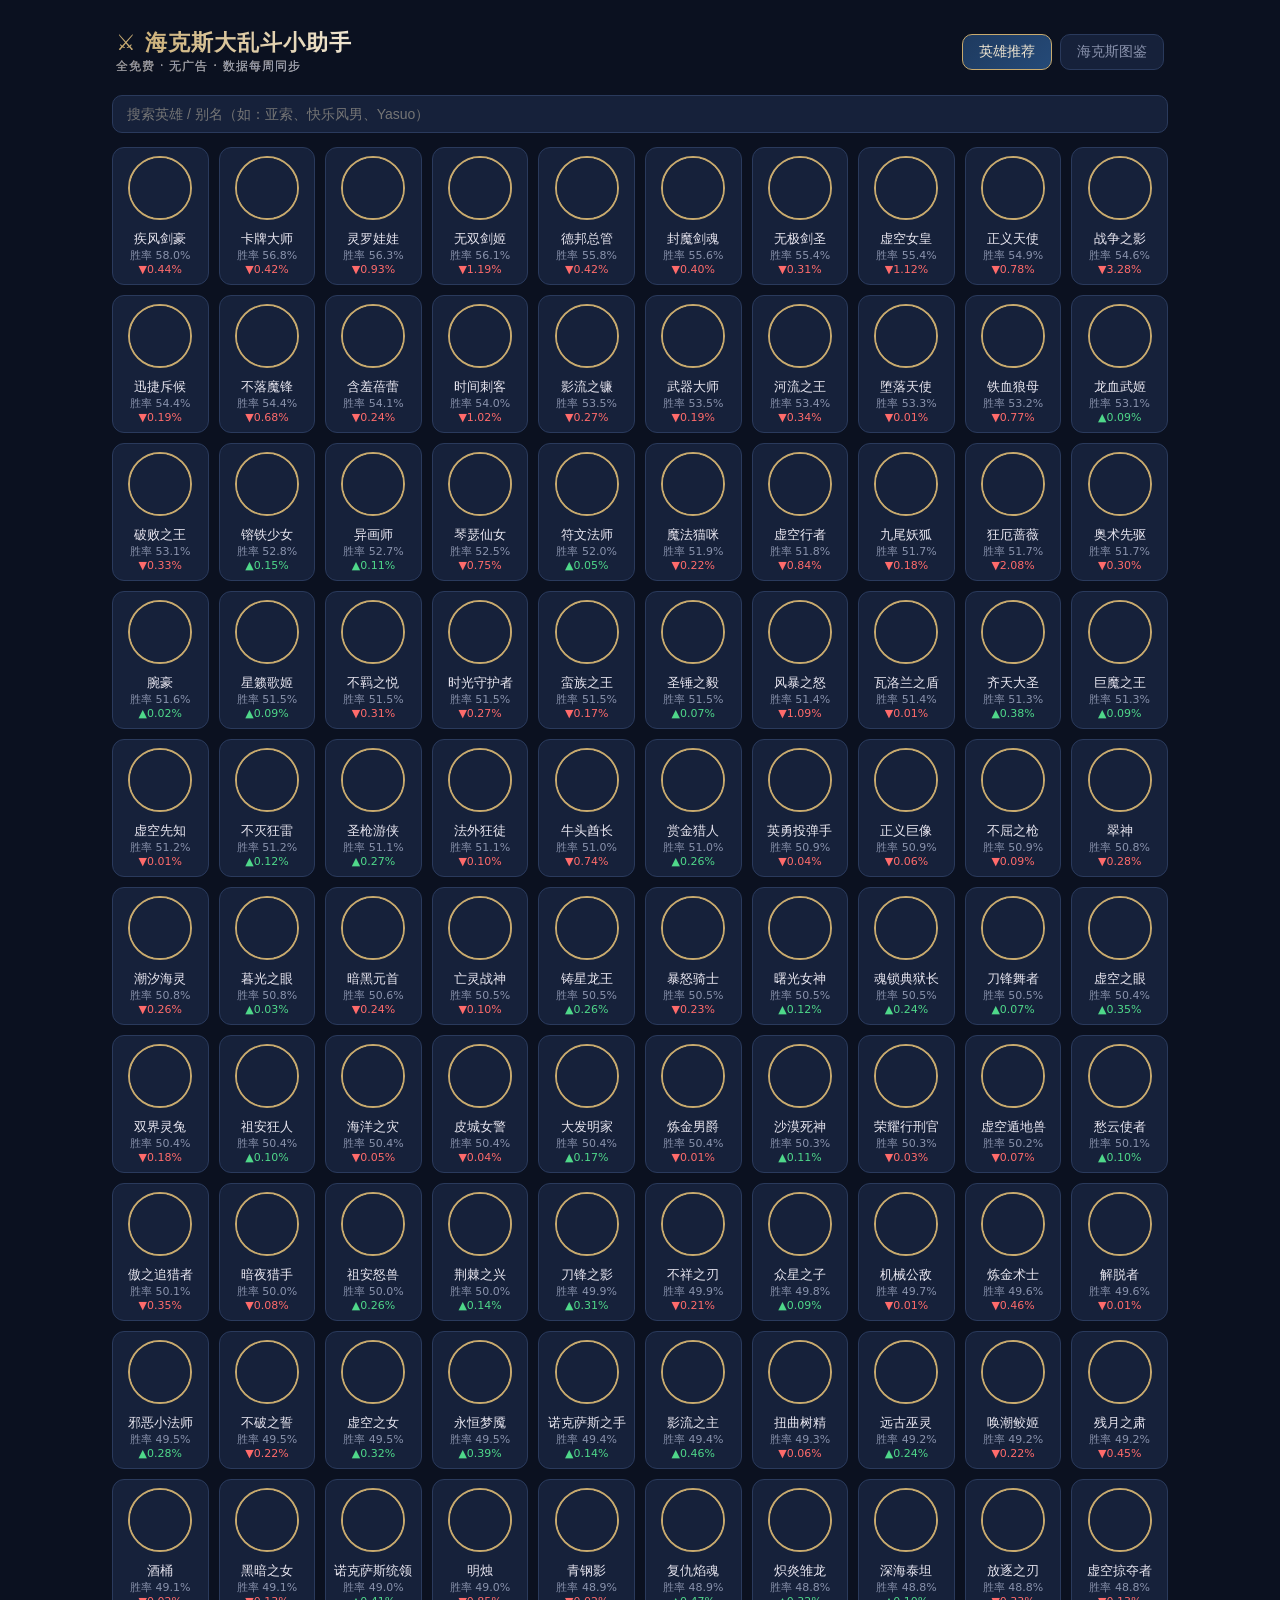
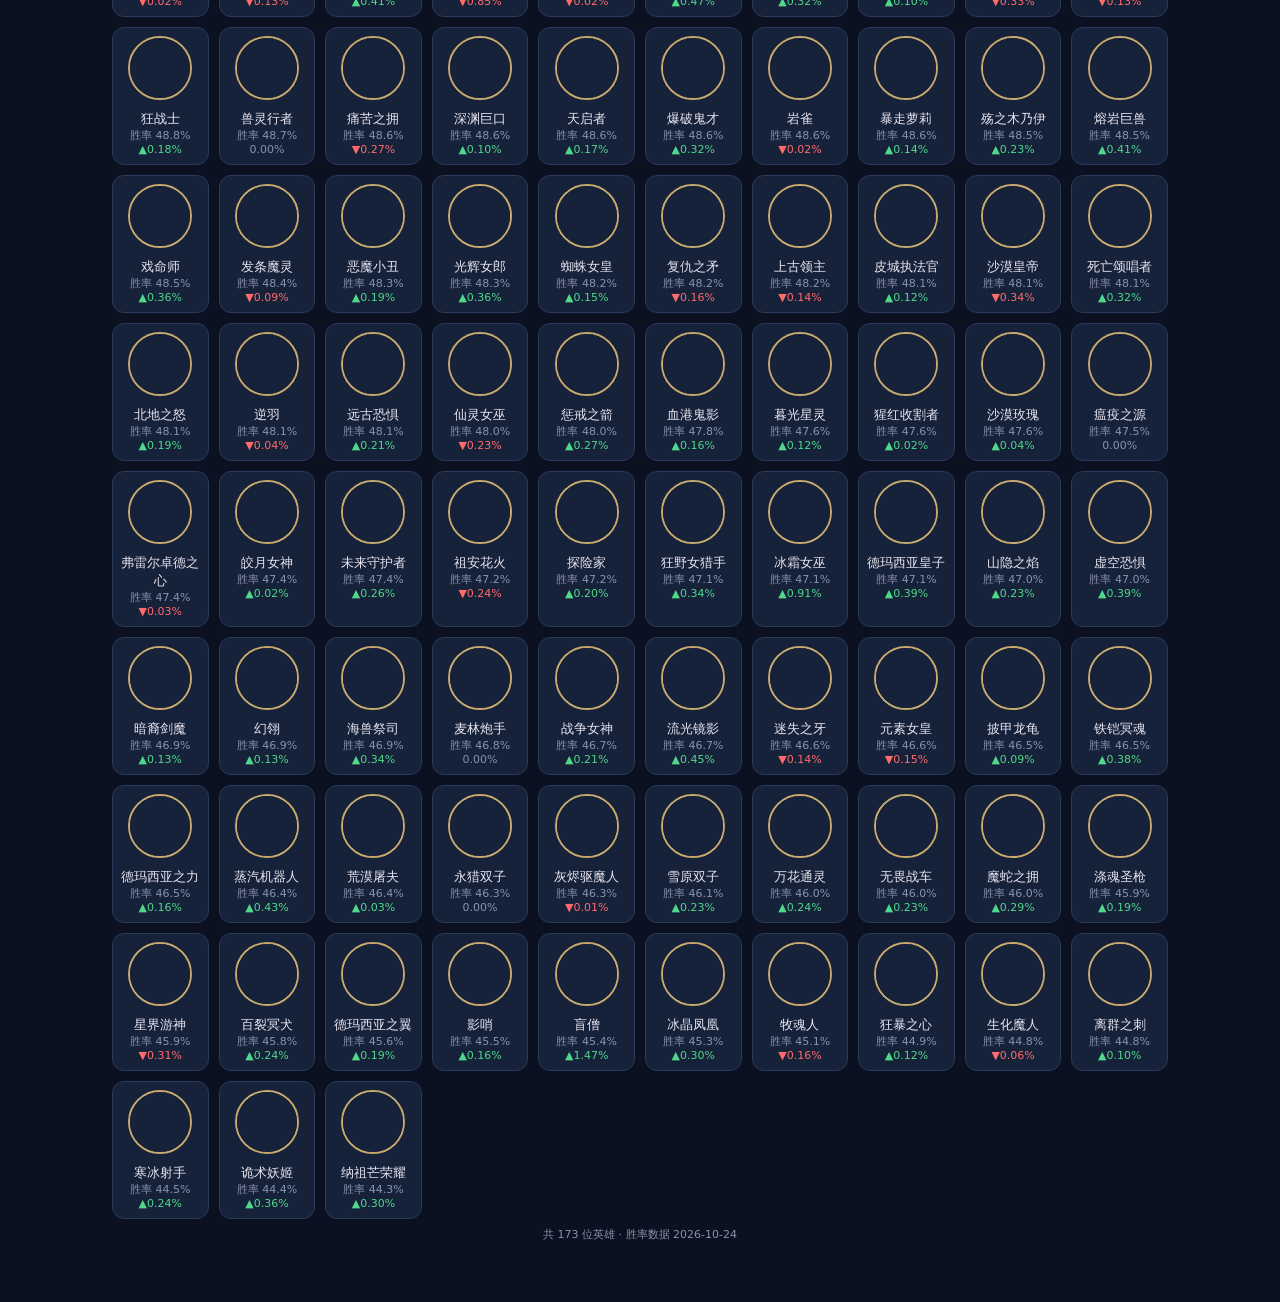
==== index.html @ 811be037 "init: 海克斯大乱斗小助手 v1 - 全免费无广告" ====
<!DOCTYPE html>
<html lang="zh-CN">
<head>
<meta charset="UTF-8">
<meta name="viewport" content="width=device-width, initial-scale=1.0">
<title>海克斯大乱斗小助手</title>
<link rel="stylesheet" href="style.css">
<link rel="icon" href="data:image/svg+xml,<svg xmlns='http://www.w3.org/2000/svg' viewBox='0 0 100 100'><text y='.9em' font-size='90'>⚔️</text></svg>">
</head>
<body>
<div id="app"></div>
<script type="module" src="app.js"></script>
</body>
</html>
---- style.css ----
:root{
  --bg:#0b1120;--bg2:#111a2e;--card:#16213a;--card2:#1c2a47;
  --gold:#c8aa6e;--gold2:#f0e6d2;--blue:#0ac8b9;--purple:#7b5fc0;
  --text:#e8e6f0;--muted:#8a93ad;--border:#2a3a5c;
  --silver:#9dabce;--goldg:#e8b54d;--prism:#e07ee0;
  --good:#4fd88a;--bad:#ff6b6b;
}
*{margin:0;padding:0;box-sizing:border-box}
body{background:var(--bg);color:var(--text);font-family:"PingFang SC","Microsoft YaHei",system-ui,sans-serif;min-height:100vh}
#app{max-width:1080px;margin:0 auto;padding:16px 12px 60px}
header{display:flex;align-items:center;justify-content:space-between;padding:12px 4px 16px;flex-wrap:wrap;gap:10px}
h1{font-size:22px;background:linear-gradient(90deg,var(--gold),var(--gold2));-webkit-background-clip:text;background-clip:text;color:transparent;letter-spacing:1px}
h1 small{font-size:12px;color:var(--muted);-webkit-text-fill-color:var(--muted);display:block;font-weight:400}
nav{display:flex;gap:8px;flex-wrap:wrap}
nav button{background:var(--card);border:1px solid var(--border);color:var(--muted);padding:8px 16px;border-radius:10px;cursor:pointer;font-size:14px;transition:.15s}
nav button.active{background:linear-gradient(135deg,#1e3a5f,#254a78);color:var(--gold2);border-color:var(--gold)}
.search{width:100%;padding:10px 14px;background:var(--card);border:1px solid var(--border);border-radius:10px;color:var(--text);font-size:14px;outline:none;margin:4px 0 14px}
.search:focus{border-color:var(--blue)}
.grid{display:grid;grid-template-columns:repeat(auto-fill,minmax(96px,1fr));gap:10px}
.hero-card{background:var(--card);border:1px solid var(--border);border-radius:12px;padding:8px 6px;text-align:center;cursor:pointer;transition:.15s}
.hero-card:hover{transform:translateY(-2px);border-color:var(--gold)}
.hero-card img{width:64px;height:64px;border-radius:50%;border:2px solid var(--gold);object-fit:cover}
.hero-card .nm{font-size:13px;margin-top:6px}
.hero-card .wr{font-size:11px;color:var(--muted)}
.wr.up{color:var(--good)}.wr.down{color:var(--bad)}
.back{background:none;border:none;color:var(--blue);cursor:pointer;font-size:14px;padding:6px 0}
.detail-hero{display:flex;gap:16px;align-items:center;background:linear-gradient(135deg,var(--card),var(--card2));border:1px solid var(--border);border-radius:16px;padding:16px;margin-bottom:16px}
.detail-hero img{width:84px;height:84px;border-radius:50%;border:3px solid var(--gold)}
.detail-hero h2{font-size:20px}
.tags{display:flex;flex-wrap:wrap;gap:5px;margin-top:6px}
.tag{font-size:11px;background:#1e3a5f;color:var(--blue);padding:2px 8px;border-radius:20px}
.wr-big{margin-left:auto;text-align:right}
.wr-big .num{font-size:26px;font-weight:700;color:var(--gold2)}
.wr-big .lbl{font-size:11px;color:var(--muted)}
section{margin-bottom:22px}
section>h3{font-size:15px;color:var(--gold);margin-bottom:10px;padding-left:10px;border-left:3px solid var(--gold)}
.aug-list{display:flex;flex-direction:column;gap:8px}
.aug-item{display:flex;gap:12px;align-items:center;background:var(--card);border:1px solid var(--border);border-radius:12px;padding:10px 12px}
.aug-item img{width:44px;height:44px;border-radius:10px;background:#0a0f1c}
.aug-item .inf{flex:1;min-width:0}
.aug-item .nm{font-size:14px;font-weight:600;display:flex;align-items:center;gap:6px;flex-wrap:wrap}
.aug-item .ds{font-size:12px;color:var(--muted);margin-top:3px;display:-webkit-box;-webkit-line-clamp:2;-webkit-box-orient:vertical;overflow:hidden}
.rarity{font-size:10px;padding:1px 7px;border-radius:12px}
.r-silver{background:#2a3550;color:var(--silver)}
.r-gold{background:#4a3a15;color:var(--goldg)}
.r-prismatic{background:#3d1e4a;color:var(--prism)}
.pct{font-size:12px;text-align:right;white-space:nowrap}
.pct b{color:var(--gold2);font-size:15px}
.pct span{display:block;color:var(--muted);font-size:11px}
.item-grid{display:grid;grid-template-columns:repeat(auto-fill,minmax(180px,1fr));gap:10px}
.item-card{display:flex;gap:10px;align-items:center;background:var(--card);border:1px solid var(--border);border-radius:12px;padding:10px}
.item-card img{width:40px;height:40px;border-radius:8px;background:#0a0f1c}
.item-card .nm{font-size:13px;font-weight:600}
.item-card .pr{font-size:11px;color:var(--goldg)}
.augment-grid{display:grid;grid-template-columns:repeat(auto-fill,minmax(280px,1fr));gap:10px}
.rank-tabs{display:flex;gap:6px;margin-bottom:12px}
.rank-tabs button{background:var(--card);border:1px solid var(--border);color:var(--muted);padding:6px 14px;border-radius:20px;cursor:pointer;font-size:12px}
.rank-tabs button.active{border-color:var(--gold);color:var(--gold2)}
.loading{text-align:center;padding:60px 0;color:var(--muted)}
.meta{font-size:11px;color:var(--muted);text-align:center;margin-top:8px}
a{color:var(--blue)}
.chg{font-size:12px;color:var(--muted);line-height:1.6}
.chg b{color:var(--gold2);font-weight:600}
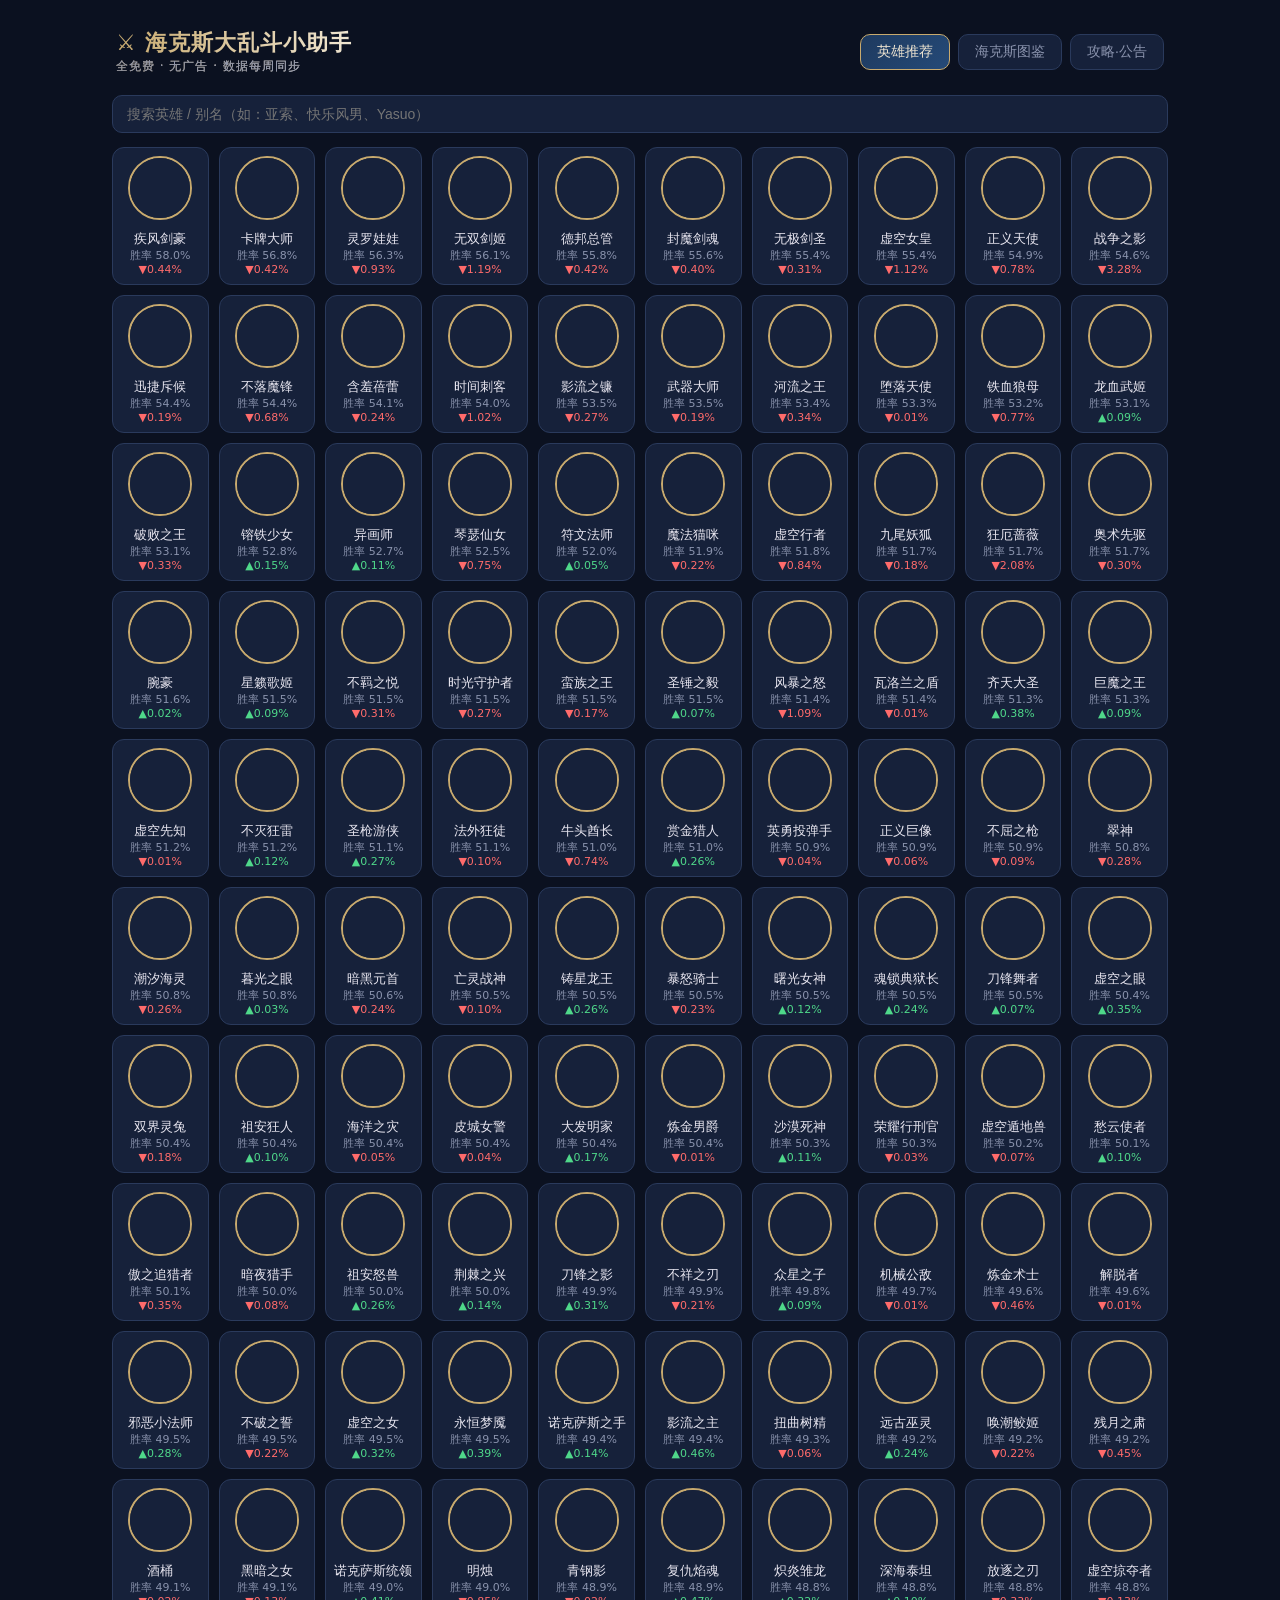
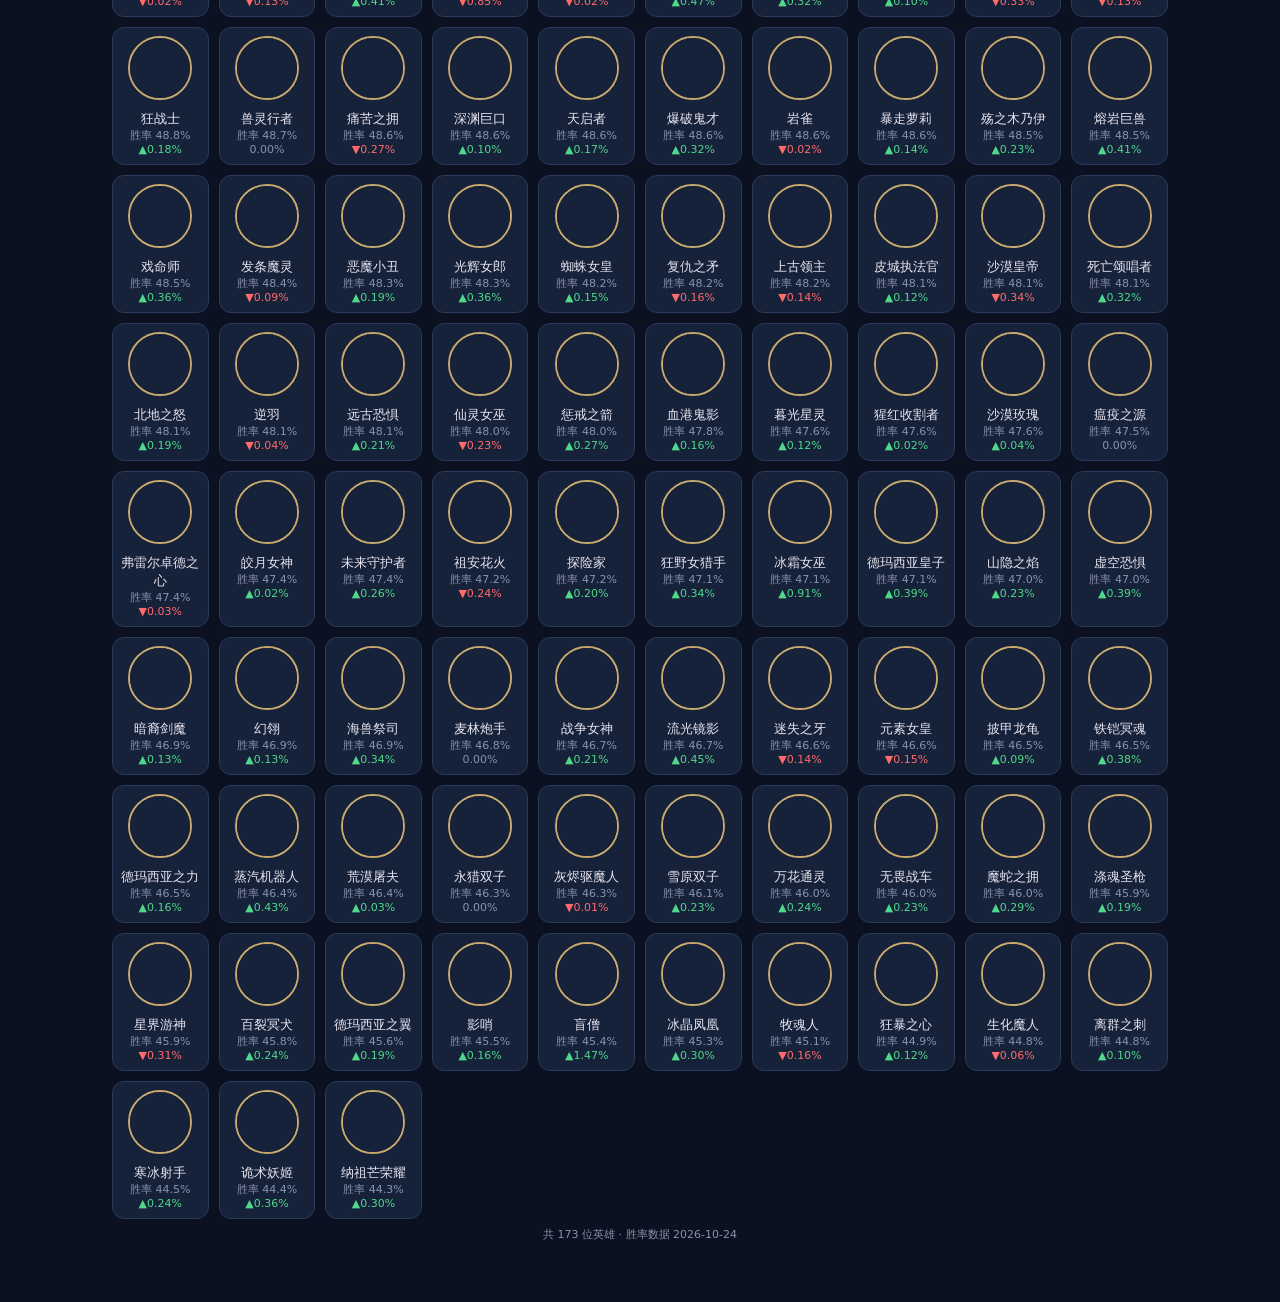
==== commit 1ff75a24: "fix: 静态资源版本参数防浏览器缓存, 数据请求 no-cache" ====
--- a/index.html
+++ b/index.html
@@ -4,11 +4,11 @@
 <meta charset="UTF-8">
 <meta name="viewport" content="width=device-width, initial-scale=1.0">
 <title>海克斯大乱斗小助手</title>
-<link rel="stylesheet" href="style.css">
+<link rel="stylesheet" href="style.css?v=1793176078776">
 <link rel="icon" href="data:image/svg+xml,<svg xmlns='http://www.w3.org/2000/svg' viewBox='0 0 100 100'><text y='.9em' font-size='90'>⚔️</text></svg>">
 </head>
 <body>
 <div id="app"></div>
-<script type="module" src="app.js"></script>
+<script type="module" src="app.js?v=1793176078776"></script>
 </body>
 </html>
--- a/style.css
+++ b/style.css
@@ -61,3 +61,21 @@
 a{color:var(--blue)}
 .chg{font-size:12px;color:var(--muted);line-height:1.6}
 .chg b{color:var(--gold2);font-weight:600}
+
+.aug-item.trap{border-color:#5a2a2a;background:#1f1414}
+.trap-item{border-color:#5a2a2a}
+
+.lvl{font-size:10px;font-weight:800;padding:1px 7px;border-radius:8px}
+.lvl-s{background:#3d2a00;color:#ffb84d;border:1px solid #b8860b}
+.lvl-a{background:#1e3a5f;color:#7ec8ff;border:1px solid #2a6db5}
+.hot{font-size:10px;color:#ff8c69;background:#3a1f14;padding:1px 7px;border-radius:8px}
+
+.feed-list{display:flex;flex-direction:column;gap:8px}
+.feed-card{background:var(--card);border:1px solid var(--border);border-radius:12px;padding:10px 14px}
+.feed-card summary{cursor:pointer;font-size:14px;display:flex;justify-content:space-between;align-items:center;gap:8px;list-style:none}
+.feed-card summary::-webkit-details-marker{display:none}
+.feed-card summary::after{content:"⌄";color:var(--muted)}
+.feed-card[open] summary::after{content:"⌃"}
+.feed-card .meta{font-size:11px;color:var(--muted);white-space:nowrap}
+.feed-body{margin-top:10px;border-top:1px solid var(--border);padding-top:10px;font-size:13px;line-height:1.6}
+.feed-body p{color:var(--text);margin-bottom:4px}
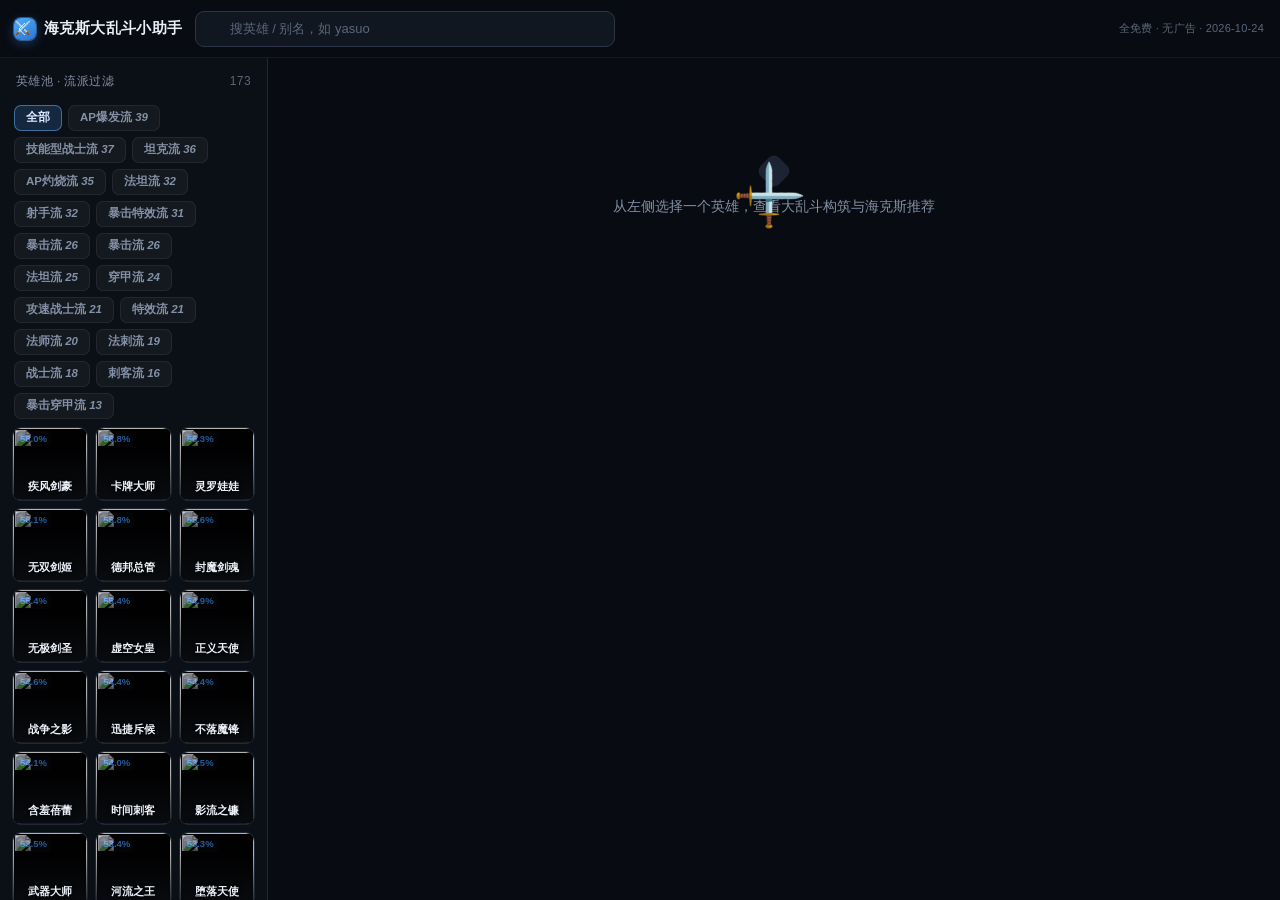
==== commit f1de418f: "feat: 全站UI移植参照站设计系统 - 原版82KB样式/固定侧栏英雄网格/hero-head光晕头部/play-tabs流派Tab/gear-box出装格/aug-list海克斯行" ====
--- a/index.html
+++ b/index.html
@@ -4,11 +4,12 @@
 <meta charset="UTF-8">
 <meta name="viewport" content="width=device-width, initial-scale=1.0">
 <title>海克斯大乱斗小助手</title>
-<link rel="stylesheet" href="style.css?v=1793176078776">
+<link rel="stylesheet" href="style.css?v=1793184655315">
 <link rel="icon" href="data:image/svg+xml,<svg xmlns='http://www.w3.org/2000/svg' viewBox='0 0 100 100'><text y='.9em' font-size='90'>⚔️</text></svg>">
 </head>
 <body>
+<div class="hero-bg" id="heroBg" aria-hidden="true"><div class="hero-bg-veil"></div></div>
 <div id="app"></div>
-<script type="module" src="app.js?v=1793176078776"></script>
+<script type="module" src="app.js?v=1793184655315"></script>
 </body>
 </html>
--- a/style.css
+++ b/style.css
@@ -1,81 +1,5284 @@
-:root{
-  --bg:#0b1120;--bg2:#111a2e;--card:#16213a;--card2:#1c2a47;
-  --gold:#c8aa6e;--gold2:#f0e6d2;--blue:#0ac8b9;--purple:#7b5fc0;
-  --text:#e8e6f0;--muted:#8a93ad;--border:#2a3a5c;
-  --silver:#9dabce;--goldg:#e8b54d;--prism:#e07ee0;
-  --good:#4fd88a;--bad:#ff6b6b;
-}
-*{margin:0;padding:0;box-sizing:border-box}
-body{background:var(--bg);color:var(--text);font-family:"PingFang SC","Microsoft YaHei",system-ui,sans-serif;min-height:100vh}
-#app{max-width:1080px;margin:0 auto;padding:16px 12px 60px}
-header{display:flex;align-items:center;justify-content:space-between;padding:12px 4px 16px;flex-wrap:wrap;gap:10px}
-h1{font-size:22px;background:linear-gradient(90deg,var(--gold),var(--gold2));-webkit-background-clip:text;background-clip:text;color:transparent;letter-spacing:1px}
-h1 small{font-size:12px;color:var(--muted);-webkit-text-fill-color:var(--muted);display:block;font-weight:400}
-nav{display:flex;gap:8px;flex-wrap:wrap}
-nav button{background:var(--card);border:1px solid var(--border);color:var(--muted);padding:8px 16px;border-radius:10px;cursor:pointer;font-size:14px;transition:.15s}
-nav button.active{background:linear-gradient(135deg,#1e3a5f,#254a78);color:var(--gold2);border-color:var(--gold)}
-.search{width:100%;padding:10px 14px;background:var(--card);border:1px solid var(--border);border-radius:10px;color:var(--text);font-size:14px;outline:none;margin:4px 0 14px}
-.search:focus{border-color:var(--blue)}
-.grid{display:grid;grid-template-columns:repeat(auto-fill,minmax(96px,1fr));gap:10px}
-.hero-card{background:var(--card);border:1px solid var(--border);border-radius:12px;padding:8px 6px;text-align:center;cursor:pointer;transition:.15s}
-.hero-card:hover{transform:translateY(-2px);border-color:var(--gold)}
-.hero-card img{width:64px;height:64px;border-radius:50%;border:2px solid var(--gold);object-fit:cover}
-.hero-card .nm{font-size:13px;margin-top:6px}
-.hero-card .wr{font-size:11px;color:var(--muted)}
-.wr.up{color:var(--good)}.wr.down{color:var(--bad)}
-.back{background:none;border:none;color:var(--blue);cursor:pointer;font-size:14px;padding:6px 0}
-.detail-hero{display:flex;gap:16px;align-items:center;background:linear-gradient(135deg,var(--card),var(--card2));border:1px solid var(--border);border-radius:16px;padding:16px;margin-bottom:16px}
-.detail-hero img{width:84px;height:84px;border-radius:50%;border:3px solid var(--gold)}
-.detail-hero h2{font-size:20px}
-.tags{display:flex;flex-wrap:wrap;gap:5px;margin-top:6px}
-.tag{font-size:11px;background:#1e3a5f;color:var(--blue);padding:2px 8px;border-radius:20px}
-.wr-big{margin-left:auto;text-align:right}
-.wr-big .num{font-size:26px;font-weight:700;color:var(--gold2)}
-.wr-big .lbl{font-size:11px;color:var(--muted)}
-section{margin-bottom:22px}
-section>h3{font-size:15px;color:var(--gold);margin-bottom:10px;padding-left:10px;border-left:3px solid var(--gold)}
-.aug-list{display:flex;flex-direction:column;gap:8px}
-.aug-item{display:flex;gap:12px;align-items:center;background:var(--card);border:1px solid var(--border);border-radius:12px;padding:10px 12px}
-.aug-item img{width:44px;height:44px;border-radius:10px;background:#0a0f1c}
-.aug-item .inf{flex:1;min-width:0}
-.aug-item .nm{font-size:14px;font-weight:600;display:flex;align-items:center;gap:6px;flex-wrap:wrap}
-.aug-item .ds{font-size:12px;color:var(--muted);margin-top:3px;display:-webkit-box;-webkit-line-clamp:2;-webkit-box-orient:vertical;overflow:hidden}
-.rarity{font-size:10px;padding:1px 7px;border-radius:12px}
-.r-silver{background:#2a3550;color:var(--silver)}
-.r-gold{background:#4a3a15;color:var(--goldg)}
-.r-prismatic{background:#3d1e4a;color:var(--prism)}
-.pct{font-size:12px;text-align:right;white-space:nowrap}
-.pct b{color:var(--gold2);font-size:15px}
-.pct span{display:block;color:var(--muted);font-size:11px}
-.item-grid{display:grid;grid-template-columns:repeat(auto-fill,minmax(180px,1fr));gap:10px}
-.item-card{display:flex;gap:10px;align-items:center;background:var(--card);border:1px solid var(--border);border-radius:12px;padding:10px}
-.item-card img{width:40px;height:40px;border-radius:8px;background:#0a0f1c}
-.item-card .nm{font-size:13px;font-weight:600}
-.item-card .pr{font-size:11px;color:var(--goldg)}
-.augment-grid{display:grid;grid-template-columns:repeat(auto-fill,minmax(280px,1fr));gap:10px}
-.rank-tabs{display:flex;gap:6px;margin-bottom:12px}
-.rank-tabs button{background:var(--card);border:1px solid var(--border);color:var(--muted);padding:6px 14px;border-radius:20px;cursor:pointer;font-size:12px}
-.rank-tabs button.active{border-color:var(--gold);color:var(--gold2)}
-.loading{text-align:center;padding:60px 0;color:var(--muted)}
-.meta{font-size:11px;color:var(--muted);text-align:center;margin-top:8px}
-a{color:var(--blue)}
-.chg{font-size:12px;color:var(--muted);line-height:1.6}
-.chg b{color:var(--gold2);font-weight:600}
-
-.aug-item.trap{border-color:#5a2a2a;background:#1f1414}
-.trap-item{border-color:#5a2a2a}
-
-.lvl{font-size:10px;font-weight:800;padding:1px 7px;border-radius:8px}
-.lvl-s{background:#3d2a00;color:#ffb84d;border:1px solid #b8860b}
-.lvl-a{background:#1e3a5f;color:#7ec8ff;border:1px solid #2a6db5}
-.hot{font-size:10px;color:#ff8c69;background:#3a1f14;padding:1px 7px;border-radius:8px}
-
-.feed-list{display:flex;flex-direction:column;gap:8px}
-.feed-card{background:var(--card);border:1px solid var(--border);border-radius:12px;padding:10px 14px}
-.feed-card summary{cursor:pointer;font-size:14px;display:flex;justify-content:space-between;align-items:center;gap:8px;list-style:none}
+/* ============================================================
+   海斗指南 · 样式
+   视觉基调对齐海斗小程序：深蓝黑底 + 亮蓝高亮 + 卡片化
+   ============================================================ */
+
+:root {
+  --bg: #080b11;
+  --bg-e: #0b0f16;
+  --panel: #111721;
+  --panel-2: #161d29;
+  --panel-3: #1c2433;
+  --line: #1f2836;
+  --line-2: #2b3646;
+  --tx: #eaf0fa;
+  --tx-2: #b6c1d4;
+  --dim: #8390a5;
+  --dim-2: #5b6779;
+
+  /* 主色：小程序里的那种亮蓝 */
+  --acc: #3d9bff;
+  --acc-2: #6cb6ff;
+  --acc-dim: rgba(61, 155, 255, 0.12);
+  --acc-line: rgba(61, 155, 255, 0.34);
+
+  --up: #3ddc84;
+  --down: #f0716a;
+  --gold: #ffc53d;
+  --prism: #b782f5;
+  --silver: #9aacbf;
+
+  --r: 14px;
+  --r-s: 9px;
+  --top: 58px;
+  --side: 268px;
+  --shadow: 0 10px 34px rgba(0, 0, 0, 0.5);
+}
+
+* {
+  box-sizing: border-box;
+  -webkit-tap-highlight-color: transparent;
+}
+
+html {
+  background: var(--bg);
+  color-scheme: dark;
+}
+
+body {
+  margin: 0;
+  background: var(--bg);
+  color: var(--tx);
+  font: 14px/1.55 -apple-system, BlinkMacSystemFont, 'Segoe UI', 'PingFang SC', 'Hiragino Sans GB',
+    'Microsoft YaHei', 'Noto Sans SC', sans-serif;
+  -webkit-font-smoothing: antialiased;
+  padding-top: var(--top);
+}
+
+body.no-scroll {
+  overflow: hidden;
+}
+
+img {
+  display: block;
+  max-width: 100%;
+}
+
+button {
+  font: inherit;
+  color: inherit;
+  background: none;
+  border: 0;
+  padding: 0;
+  cursor: pointer;
+}
+
+h1,
+h2,
+h3,
+h4,
+h5,
+p,
+ol,
+ul {
+  margin: 0;
+  padding: 0;
+}
+
+ol,
+ul {
+  list-style: none;
+}
+
+.dimtxt {
+  color: var(--dim);
+}
+.center {
+  text-align: center;
+}
+.c-up {
+  color: var(--up);
+}
+.only-mobile {
+  display: none !important;
+}
+
+/* 数字等宽，胜率列不抖 */
+.hs b,
+.aug-w,
+.aug-p,
+.pt-w,
+.cb-w,
+.hc-wr,
+.qzc-stat,
+.qzc-score {
+  font-variant-numeric: tabular-nums;
+}
+
+/* ---------- 顶栏 ---------- */
+.topbar {
+  position: fixed;
+  inset: 0 0 auto 0;
+  z-index: 60;
+  height: var(--top);
+  display: flex;
+  align-items: center;
+  gap: 14px;
+  padding: 0 16px;
+  background: rgba(10, 12, 16, 0.9);
+  backdrop-filter: saturate(150%) blur(14px);
+  border-bottom: 1px solid var(--line);
+}
+
+.brand {
+  display: flex;
+  align-items: center;
+  gap: 9px;
+  flex: 0 0 auto;
+}
+
+.brand-mark {
+  width: 16px;
+  height: 16px;
+  border-radius: 4px;
+  background: var(--acc);
+  box-shadow: 0 0 0 3px rgba(61, 155, 255, 0.14);
+  transform: rotate(45deg);
+}
+
+.brand-text {
+  font-size: 15px;
+  font-weight: 700;
+  letter-spacing: 0.5px;
+  white-space: nowrap;
+}
+
+.search {
+  position: relative;
+  flex: 1 1 0;
+  min-width: 0;
+  max-width: 420px;
+  display: flex;
+  align-items: center;
+}
+
+.search-ic {
+  position: absolute;
+  left: 11px;
+  width: 16px;
+  height: 16px;
+  color: var(--dim-2);
+  pointer-events: none;
+}
+
+.search input {
+  width: 100%;
+  height: 36px;
+  padding: 0 32px 0 34px;
+  border-radius: 9px;
+  border: 1px solid var(--line-2);
+  background: var(--panel);
+  color: var(--tx);
+  font-size: 13px;
+  outline: none;
+  transition: border-color 0.15s, background 0.15s;
+}
+
+.search input::placeholder {
+  color: var(--dim-2);
+}
+
+.search input:focus {
+  border-color: rgba(61, 155, 255, 0.5);
+  background: var(--panel-2);
+}
+
+.search input::-webkit-search-cancel-button {
+  display: none;
+}
+
+.search-clear {
+  position: absolute;
+  right: 8px;
+  width: 20px;
+  height: 20px;
+  border-radius: 5px;
+  color: var(--dim);
+  font-size: 11px;
+  display: none;
+  align-items: center;
+  justify-content: center;
+}
+
+.search-clear.on {
+  display: flex;
+}
+
+.nav-acts {
+  display: flex;
+  gap: 8px;
+  margin-left: auto;
+  flex: 0 0 auto;
+}
+
+/* 数据版本，既是说明也是「数据真实」的凭证 */
+.meta {
+  flex: 0 0 auto;
+  margin-left: auto;
+  padding-left: 16px;
+  font-size: 11.5px;
+  color: var(--dim-2);
+  white-space: nowrap;
+  letter-spacing: 0.2px;
+}
+
+.nav-acts {
+  margin-left: 0;
+}
+
+.meta b {
+  color: var(--dim);
+  font-weight: 600;
+}
+
+.navbtn {
+  display: inline-flex;
+  align-items: center;
+  gap: 6px;
+  height: 34px;
+  padding: 0 12px;
+  border-radius: 9px;
+  border: 1px solid var(--line-2);
+  background: var(--panel);
+  color: var(--tx-2);
+  font-size: 12.5px;
+  white-space: nowrap;
+  transition: 0.15s;
+}
+
+.navbtn svg {
+  width: 15px;
+  height: 15px;
+}
+
+.navbtn:hover {
+  color: var(--tx);
+  background: var(--panel-2);
+}
+
+/* ---------- 布局 ---------- */
+.layout {
+  display: flex;
+  align-items: flex-start;
+  min-height: calc(100vh - var(--top));
+}
+
+.sidebar {
+  position: fixed;
+  top: var(--top);
+  left: 0;
+  bottom: 0;
+  z-index: 40;
+  width: var(--side);
+  padding: 14px 12px 28px;
+  overflow-y: auto;
+  overscroll-behavior: contain;
+  background: var(--bg-e);
+  border-right: 1px solid var(--line);
+}
+
+.side-head {
+  display: flex;
+  align-items: center;
+  justify-content: space-between;
+  padding: 0 4px 10px;
+  font-size: 12px;
+  color: var(--dim);
+  letter-spacing: 0.4px;
+}
+
+.side-head .count {
+  font-variant-numeric: tabular-nums;
+  color: var(--dim-2);
+}
+
+.hero-grid {
+  display: grid;
+  grid-template-columns: repeat(3, 1fr);
+  gap: 7px;
+}
+
+.grid-label {
+  grid-column: 1 / -1;
+  padding: 10px 2px 2px;
+  font-size: 11px;
+  color: var(--dim-2);
+  letter-spacing: 0.5px;
+}
+
+.grid-label:first-child {
+  padding-top: 0;
+}
+
+.hcard {
+  position: relative;
+  display: block;
+  width: 100%;
+  height: 74px;
+  border-radius: 9px;
+  overflow: hidden;
+  background: var(--panel);
+  border: 1px solid var(--line);
+  transition: 0.14s;
+}
+
+.hcard .hc-img {
+  position: absolute;
+  inset: 0;
+  width: 100%;
+  height: 100%;
+  object-fit: cover;
+  object-position: center 22%;
+  opacity: 0.92;
+  transition: 0.2s;
+}
+
+.hcard::after {
+  content: '';
+  position: absolute;
+  inset: 0;
+  background: linear-gradient(180deg, rgba(10, 12, 16, 0) 30%, rgba(10, 12, 16, 0.92) 100%);
+}
+
+.hcard .hc-nm {
+  position: absolute;
+  left: 0;
+  right: 0;
+  bottom: 5px;
+  z-index: 2;
+  font-size: 11px;
+  font-weight: 600;
+  text-align: center;
+  color: #eef3fb;
+  text-shadow: 0 1px 4px rgba(0, 0, 0, 0.9);
+  white-space: nowrap;
+  overflow: hidden;
+  text-overflow: ellipsis;
+  padding: 0 4px;
+}
+
+.hcard .hc-wr {
+  position: absolute;
+  top: 3px;
+  left: 3px;
+  z-index: 2;
+  padding: 1px 4px;
+  border-radius: 4px;
+  background: rgba(10, 12, 16, 0.72);
+  font-size: 9.5px;
+  font-weight: 700;
+  color: var(--acc);
+  opacity: 0.6;
+  transition: 0.15s;
+}
+
+.hcard:hover .hc-wr,
+.hcard.on .hc-wr {
+  opacity: 1;
+}
+
+.hcard .hc-star {
+  position: absolute;
+  top: 2px;
+  right: 3px;
+  z-index: 3;
+  font-size: 11px;
+  line-height: 1;
+  color: rgba(255, 255, 255, 0.28);
+  padding: 3px;
+  transition: 0.15s;
+}
+
+.hcard .hc-star:hover {
+  color: var(--gold);
+}
+
+.hcard.fav .hc-star {
+  color: var(--gold);
+}
+
+.hcard:hover {
+  border-color: var(--line-2);
+}
+
+.hcard:hover .hc-img {
+  opacity: 1;
+  transform: scale(1.05);
+}
+
+.hcard.on {
+  border-color: var(--acc);
+  box-shadow: 0 0 0 1px var(--acc), 0 0 18px rgba(61, 155, 255, 0.18);
+}
+
+.hcard.on .hc-nm {
+  color: var(--acc);
+}
+
+.empty-hit {
+  grid-column: 1 / -1;
+  display: flex;
+  flex-direction: column;
+  gap: 6px;
+  padding: 20px 8px;
+  font-size: 12.5px;
+  color: var(--dim);
+}
+
+.empty-hit b {
+  color: var(--tx);
+  font-size: 13.5px;
+}
+
+.empty-hit i {
+  color: var(--acc);
+  font-style: normal;
+}
+
+.side-mask {
+  display: none;
+}
+
+/* 手机侧栏底部的快捷入口，桌面隐藏 */
+.side-foot {
+  display: none;
+}
+
+/* ---------- 内容区 ---------- */
+.content {
+  flex: 1 1 auto;
+  min-width: 0;
+  margin-left: var(--side);
+  padding: 20px 24px 72px;
+  max-width: 1080px;
+}
+
+.empty-state {
+  padding: 90px 0;
+  text-align: center;
+  color: var(--dim-2);
+}
+
+.empty-icon {
+  width: 26px;
+  height: 26px;
+  margin: 0 auto 14px;
+  border-radius: 7px;
+  background: var(--panel-3);
+  transform: rotate(45deg);
+}
+
+/* ---------- 英雄头部 ---------- */
+.hero-head {
+  position: relative;
+  padding: 18px;
+  border-radius: var(--r);
+  background: linear-gradient(135deg, #141a24 0%, #10141c 100%);
+  border: 1px solid var(--line);
+  overflow: hidden;
+}
+
+.hh-glow {
+  position: absolute;
+  top: -70px;
+  right: -40px;
+  width: 260px;
+  height: 200px;
+  background: radial-gradient(circle, rgba(61, 155, 255, 0.12), transparent 68%);
+  pointer-events: none;
+}
+
+.hh-main {
+  position: relative;
+  display: flex;
+  gap: 16px;
+  align-items: flex-start;
+}
+
+.hh-avatar {
+  position: relative;
+  flex: 0 0 auto;
+  width: 88px;
+  height: 88px;
+  border-radius: 10px;
+  overflow: hidden;
+  border: 1px solid var(--line-2);
+  background: var(--panel-2);
+}
+
+.hh-avatar img {
+  width: 100%;
+  height: 100%;
+  object-fit: cover;
+}
+
+.hh-id {
+  flex: 1 1 auto;
+  min-width: 0;
+  padding-top: 2px;
+}
+
+.hh-name {
+  display: flex;
+  align-items: center;
+  gap: 9px;
+}
+
+.hh-name h1 {
+  font-size: 25px;
+  font-weight: 800;
+  letter-spacing: 0.5px;
+  line-height: 1.14;
+}
+
+.tbadge {
+  display: inline-flex;
+  align-items: center;
+  justify-content: center;
+  min-width: 26px;
+  height: 22px;
+  padding: 0 6px;
+  border-radius: 6px;
+  font-size: 11.5px;
+  font-weight: 800;
+  letter-spacing: 0.5px;
+  background: var(--panel-3);
+  color: var(--dim);
+  border: 1px solid var(--line-2);
+}
+
+.tbadge.t-s {
+  background: rgba(61, 155, 255, 0.15);
+  color: var(--acc);
+  border-color: rgba(61, 155, 255, 0.35);
+}
+.tbadge.t-ss,
+.tbadge.t-sss {
+  background: rgba(232, 187, 92, 0.16);
+  color: var(--gold);
+  border-color: rgba(232, 187, 92, 0.4);
+}
+.tbadge.t-a {
+  background: rgba(183, 130, 245, 0.14);
+  color: var(--prism);
+  border-color: rgba(183, 130, 245, 0.34);
+}
+
+.hh-title {
+  margin-top: 3px;
+  font-size: 12.5px;
+  color: var(--dim);
+}
+
+.hh-title i {
+  font-style: normal;
+  margin-left: 6px;
+  color: var(--dim-2);
+}
+
+.hh-stats {
+  display: flex;
+  gap: 10px;
+  margin-top: 14px;
+  flex-wrap: wrap;
+}
+
+.hs {
+  display: flex;
+  flex-direction: column;
+  gap: 1px;
+  min-width: 62px;
+  padding: 6px 11px;
+  border-radius: 8px;
+  background: rgba(255, 255, 255, 0.03);
+  border: 1px solid var(--line);
+}
+
+.hs b {
+  font-size: 15px;
+  font-weight: 700;
+  line-height: 1.2;
+}
+
+.hs span {
+  font-size: 10.5px;
+  color: var(--dim-2);
+  letter-spacing: 0.3px;
+}
+
+.hs-wr b {
+  color: var(--acc);
+}
+
+.hs-wr {
+  border-color: rgba(61, 155, 255, 0.24);
+  background: rgba(61, 155, 255, 0.07);
+}
+
+.hh-side {
+  display: flex;
+  gap: 18px;
+  flex: 0 0 auto;
+  padding-left: 18px;
+  border-left: 1px solid var(--line);
+}
+
+.hh-box {
+  display: flex;
+  flex-direction: column;
+  gap: 7px;
+}
+
+.hb-lb {
+  font-size: 10.5px;
+  color: var(--dim-2);
+  letter-spacing: 0.4px;
+}
+
+.hb-row {
+  display: flex;
+  align-items: center;
+  gap: 8px;
+}
+
+.spell {
+  position: relative;
+  display: block;
+  width: 38px;
+}
+
+.spell img {
+  width: 38px;
+  height: 38px;
+  border-radius: 7px;
+  border: 1px solid var(--line-2);
+  object-fit: cover;
+  background: var(--panel-2);
+}
+
+.spell em {
+  display: block;
+  margin-top: 3px;
+  font-size: 10px;
+  font-style: normal;
+  color: var(--dim);
+  text-align: center;
+  white-space: nowrap;
+}
+
+.order-txt {
+  padding: 4px 8px;
+  border-radius: 7px;
+  background: rgba(61, 155, 255, 0.1);
+  border: 1px solid rgba(61, 155, 255, 0.26);
+  color: var(--acc);
+  font-size: 12.5px;
+  font-weight: 700;
+  letter-spacing: 0.6px;
+  white-space: nowrap;
+}
+
+.ab-ic {
+  position: relative;
+  width: 30px;
+  height: 30px;
+  border-radius: 6px;
+  overflow: hidden;
+  border: 1px solid var(--line-2);
+}
+
+.ab-ic img {
+  width: 100%;
+  height: 100%;
+  object-fit: cover;
+}
+
+.ab-ic i {
+  position: absolute;
+  right: 1px;
+  bottom: 0;
+  font-size: 8.5px;
+  font-style: normal;
+  font-weight: 700;
+  color: #fff;
+  text-shadow: 0 0 3px #000, 0 0 2px #000;
+}
+
+.hh-acts {
+  position: relative;
+  display: flex;
+  gap: 8px;
+  margin-top: 14px;
+  padding-top: 13px;
+  border-top: 1px solid var(--line);
+}
+
+.act {
+  display: inline-flex;
+  align-items: center;
+  gap: 6px;
+  height: 30px;
+  padding: 0 11px;
+  border-radius: 8px;
+  border: 1px solid var(--line-2);
+  background: var(--panel);
+  color: var(--tx-2);
+  font-size: 12px;
+  transition: 0.15s;
+}
+
+.act svg {
+  width: 13px;
+  height: 13px;
+}
+
+.act:hover {
+  color: var(--tx);
+  background: var(--panel-2);
+}
+
+.act.on {
+  color: var(--gold);
+  border-color: rgba(232, 187, 92, 0.4);
+  background: rgba(232, 187, 92, 0.1);
+}
+
+/* ---------- 流派切换 ---------- */
+.play-tabs {
+  display: flex;
+  gap: 8px;
+  margin: 14px 0 4px;
+  overflow-x: auto;
+  scrollbar-width: none;
+  padding-bottom: 2px;
+}
+
+.play-tabs::-webkit-scrollbar {
+  display: none;
+}
+
+.play-tabs .pt {
+  flex: 0 0 auto;
+  display: flex;
+  align-items: baseline;
+  gap: 7px;
+  height: 38px;
+  padding: 0 14px;
+  border-radius: 9px;
+  border: 1px solid var(--line-2);
+  background: var(--panel);
+  color: var(--tx-2);
+  white-space: nowrap;
+  transition: 0.15s;
+}
+
+.play-tabs .pt-n {
+  font-size: 13px;
+  font-weight: 600;
+}
+
+.play-tabs .pt-w {
+  font-size: 11.5px;
+  color: var(--dim);
+}
+
+.play-tabs .pt:hover {
+  background: var(--panel-2);
+}
+
+.play-tabs .pt.on {
+  background: var(--acc);
+  border-color: var(--acc);
+  color: #0a0c10;
+}
+
+.play-tabs .pt.on .pt-w {
+  color: rgba(10, 12, 16, 0.62);
+}
+
+.play-tabs .pt-sp.on {
+  background: var(--prism);
+  border-color: var(--prism);
+}
+
+/* ---------- 区块 ---------- */
+.page-body {
+  padding-top: 4px;
+}
+
+.sec {
+  margin-top: 26px;
+}
+
+.sec-head {
+  display: flex;
+  align-items: center;
+  gap: 10px;
+  margin-bottom: 12px;
+  flex-wrap: wrap;
+}
+
+.sec-head h3 {
+  position: relative;
+  font-size: 16.5px;
+  font-weight: 700;
+  letter-spacing: 0.4px;
+  padding-left: 11px;
+  white-space: nowrap;
+}
+
+.sec-head h3::before {
+  content: '';
+  position: absolute;
+  left: 0;
+  top: 50%;
+  width: 3px;
+  height: 15px;
+  margin-top: -7.5px;
+  border-radius: 2px;
+  background: var(--acc);
+}
+
+.sec-sub {
+  font-size: 11.5px;
+  color: var(--dim-2);
+  white-space: nowrap;
+}
+
+.sec-line {
+  flex: 1 1 auto;
+  min-width: 12px;
+  height: 1px;
+  background: linear-gradient(90deg, var(--line) 0%, transparent 100%);
+}
+
+.sec-tag {
+  padding: 2px 8px;
+  border-radius: 6px;
+  background: var(--panel-2);
+  border: 1px solid var(--line-2);
+  font-size: 11.5px;
+  color: var(--dim);
+}
+
+/* ---------- 出装 ---------- */
+.gear-box {
+  display: flex;
+  flex-direction: column;
+  gap: 14px;
+  padding: 14px;
+  border-radius: var(--r);
+  background: var(--panel);
+  border: 1px solid var(--line);
+}
+
+.gear-row {
+  display: flex;
+  gap: 14px;
+  align-items: flex-start;
+}
+
+.gear-lb {
+  flex: 0 0 62px;
+  padding-top: 8px;
+  font-size: 11.5px;
+  color: var(--dim);
+  line-height: 1.35;
+}
+
+.gear-lb i {
+  display: block;
+  margin-top: 2px;
+  font-style: normal;
+  font-size: 10px;
+  color: var(--dim-2);
+}
+
+.gear-items {
+  display: flex;
+  flex-wrap: wrap;
+  gap: 8px;
+}
+
+.gitem {
+  display: flex;
+  flex-direction: column;
+  gap: 5px;
+  width: 62px;
+}
+
+.gi-box {
+  position: relative;
+  display: block;
+  width: 62px;
+  height: 62px;
+  border-radius: 8px;
+  overflow: hidden;
+  border: 1px solid var(--line-2);
+  background: var(--panel-2);
+  transition: 0.15s;
+}
+
+.gi-box img {
+  width: 100%;
+  height: 100%;
+  object-fit: cover;
+}
+
+.gitem:hover .gi-box {
+  border-color: var(--acc);
+  transform: translateY(-2px);
+  box-shadow: 0 6px 16px rgba(0, 0, 0, 0.5);
+}
+
+/* 核心件：六件成装的前三件 */
+.gitem.is-core .gi-box {
+  border-color: rgba(61, 155, 255, 0.45);
+  background: rgba(61, 155, 255, 0.06);
+}
+
+.gitem.is-core .gi-nm {
+  color: var(--tx);
+}
+
+.gi-idx {
+  position: absolute;
+  left: 0;
+  top: 0;
+  min-width: 15px;
+  height: 15px;
+  padding: 0 3px;
+  display: flex;
+  align-items: center;
+  justify-content: center;
+  background: rgba(10, 12, 16, 0.82);
+  color: var(--acc);
+  font-size: 9.5px;
+  font-style: normal;
+  font-weight: 700;
+  border-bottom-right-radius: 6px;
+}
+
+.gi-nm {
+  font-size: 10.5px;
+  line-height: 1.25;
+  color: var(--tx-2);
+  text-align: center;
+  overflow: hidden;
+  display: -webkit-box;
+  -webkit-line-clamp: 2;
+  -webkit-box-orient: vertical;
+  word-break: break-all;
+}
+
+.gitem.sm {
+  width: 46px;
+}
+
+.gitem.sm .gi-box {
+  width: 46px;
+  height: 46px;
+}
+
+.gitem.sm .gi-nm {
+  display: none;
+}
+
+/* ---------- 海克斯筛选 ---------- */
+.chips {
+  display: flex;
+  gap: 6px;
+  flex-wrap: wrap;
+  min-width: 0;
+}
+
+.sec-head .chips {
+  flex: 0 1 auto;
+  justify-content: flex-end;
+}
+
+.chip {
+  height: 28px;
+  padding: 0 12px;
+  border-radius: 7px;
+  border: 1px solid var(--line-2);
+  background: var(--panel);
+  color: var(--dim);
+  font-size: 12px;
+  transition: 0.15s;
+}
+
+.chip:hover {
+  color: var(--tx);
+  background: var(--panel-2);
+}
+
+.chip.on {
+  background: var(--acc);
+  border-color: var(--acc);
+  color: #0a0c10;
+  font-weight: 600;
+}
+
+.chip.c-prismatic.on {
+  background: var(--prism);
+  border-color: var(--prism);
+  color: #12081f;
+}
+.chip.c-gold.on {
+  background: var(--gold);
+  border-color: var(--gold);
+  color: #1d1403;
+}
+.chip.c-silver.on {
+  background: var(--silver);
+  border-color: var(--silver);
+  color: #10141a;
+}
+
+/* ---------- 海克斯列表 ---------- */
+.aug-group + .aug-group {
+  margin-top: 16px;
+}
+
+.ag-lb {
+  display: flex;
+  align-items: center;
+  gap: 7px;
+  margin-bottom: 8px;
+  font-size: 12px;
+  color: var(--tx-2);
+  font-weight: 600;
+}
+
+.ag-lb i {
+  font-style: normal;
+  font-size: 11px;
+  color: var(--dim-2);
+  font-weight: 400;
+}
+
+.rar-dot {
+  width: 7px;
+  height: 7px;
+  border-radius: 50%;
+}
+
+.rar-dot.r-prismatic {
+  background: var(--prism);
+  box-shadow: 0 0 7px rgba(183, 130, 245, 0.75);
+}
+.rar-dot.r-gold {
+  background: var(--gold);
+  box-shadow: 0 0 7px rgba(232, 187, 92, 0.7);
+}
+.rar-dot.r-silver {
+  background: var(--silver);
+  box-shadow: 0 0 7px rgba(154, 172, 191, 0.6);
+}
+
+.aug-list {
+  display: flex;
+  flex-direction: column;
+  gap: 5px;
+}
+
+.aug {
+  position: relative;
+  display: grid;
+  grid-template-columns: 26px 40px 1fr 62px 54px;
+  align-items: center;
+  gap: 10px;
+  width: 100%;
+  padding: 7px 12px 7px 10px;
+  border-radius: 9px;
+  background: var(--panel);
+  border: 1px solid var(--line);
+  text-align: left;
+  transition: 0.14s;
+  overflow: hidden;
+}
+
+.aug::before {
+  content: '';
+  position: absolute;
+  left: 0;
+  top: 0;
+  bottom: 0;
+  width: 2px;
+  opacity: 0.85;
+}
+
+.aug.r-prismatic::before {
+  background: var(--prism);
+}
+.aug.r-gold::before {
+  background: var(--gold);
+}
+.aug.r-silver::before {
+  background: var(--silver);
+}
+
+.aug:hover {
+  background: var(--panel-2);
+  border-color: var(--line-2);
+}
+
+.aug.r-prismatic:hover {
+  border-color: rgba(183, 130, 245, 0.45);
+}
+.aug.r-gold:hover {
+  border-color: rgba(232, 187, 92, 0.42);
+}
+
+.aug-rk {
+  font-size: 12px;
+  font-weight: 700;
+  color: var(--dim-2);
+  text-align: center;
+  font-variant-numeric: tabular-nums;
+}
+
+.aug:nth-child(1) .aug-rk,
+.aug:nth-child(2) .aug-rk {
+  color: var(--acc);
+}
+
+.aug-ic {
+  width: 40px;
+  height: 40px;
+  border-radius: 7px;
+  overflow: hidden;
+  border: 1px solid var(--line-2);
+  background: var(--panel-2);
+}
+
+.aug-ic img {
+  width: 100%;
+  height: 100%;
+  object-fit: cover;
+}
+
+.aug-bd {
+  min-width: 0;
+  display: flex;
+  align-items: center;
+  gap: 7px;
+  flex-wrap: wrap;
+}
+
+.aug-nm {
+  font-size: 13.5px;
+  font-weight: 600;
+  color: var(--tx);
+  overflow: hidden;
+  text-overflow: ellipsis;
+  white-space: nowrap;
+}
+
+.rar-tag {
+  display: inline-block;
+  padding: 0 5px;
+  border-radius: 4px;
+  font-size: 9.5px;
+  font-style: normal;
+  font-weight: 600;
+  line-height: 15px;
+  vertical-align: middle;
+  letter-spacing: 0.3px;
+}
+
+.rar-tag.r-prismatic {
+  background: rgba(183, 130, 245, 0.16);
+  color: var(--prism);
+}
+.rar-tag.r-gold {
+  background: rgba(232, 187, 92, 0.15);
+  color: var(--gold);
+}
+.rar-tag.r-silver {
+  background: rgba(154, 172, 191, 0.15);
+  color: var(--silver);
+}
+
+.aug-tier {
+  font-size: 10.5px;
+  color: var(--dim-2);
+}
+
+.aug-w,
+.aug-p {
+  display: flex;
+  flex-direction: column;
+  align-items: flex-end;
+  gap: 0;
+  font-size: 14px;
+  font-weight: 700;
+  color: var(--tx);
+  line-height: 1.15;
+}
+
+.aug-w i,
+.aug-p i {
+  font-size: 9.5px;
+  font-style: normal;
+  font-weight: 400;
+  color: var(--dim-2);
+}
+
+.aug-p {
+  font-size: 12.5px;
+  font-weight: 500;
+  color: var(--dim);
+}
+
+.more-btn {
+  display: block;
+  width: 100%;
+  margin-top: 10px;
+  height: 38px;
+  border-radius: 9px;
+  border: 1px dashed var(--line-2);
+  background: transparent;
+  color: var(--dim);
+  font-size: 12.5px;
+  transition: 0.15s;
+}
+
+.more-btn:hover {
+  color: var(--acc);
+  border-color: rgba(61, 155, 255, 0.4);
+  background: var(--acc-dim);
+}
+
+/* ---------- 组合 ---------- */
+.combo-list {
+  display: grid;
+  grid-template-columns: repeat(2, 1fr);
+  gap: 8px;
+}
+
+.combo {
+  display: grid;
+  grid-template-columns: 18px auto 1fr auto;
+  align-items: center;
+  gap: 10px;
+  padding: 9px 12px;
+  border-radius: 9px;
+  background: var(--panel);
+  border: 1px solid var(--line);
+}
+
+.cb-rk {
+  font-size: 11.5px;
+  font-weight: 700;
+  color: var(--dim-2);
+  font-variant-numeric: tabular-nums;
+}
+
+.cb-ics {
+  display: flex;
+  align-items: center;
+  gap: 2px;
+}
+
+.cb-ic {
+  width: 30px;
+  height: 30px;
+  border-radius: 6px;
+  overflow: hidden;
+  border: 1px solid var(--line-2);
+  background: var(--panel-2);
+  cursor: pointer;
+}
+
+.cb-ic img {
+  width: 100%;
+  height: 100%;
+  object-fit: cover;
+}
+
+.cb-plus {
+  font-size: 10px;
+  font-style: normal;
+  color: var(--dim-2);
+}
+
+.cb-nm {
+  font-size: 12px;
+  color: var(--tx-2);
+  overflow: hidden;
+  text-overflow: ellipsis;
+  white-space: nowrap;
+}
+
+.cb-w {
+  display: flex;
+  flex-direction: column;
+  align-items: flex-end;
+  font-size: 14px;
+  font-weight: 700;
+  color: var(--acc);
+  line-height: 1.15;
+}
+
+.cb-w i {
+  font-size: 9.5px;
+  font-style: normal;
+  font-weight: 400;
+  color: var(--dim-2);
+}
+
+/* ---------- 对局思路 ---------- */
+.game-list {
+  display: flex;
+  flex-direction: column;
+  gap: 8px;
+}
+
+.game-list li {
+  display: flex;
+  gap: 11px;
+  padding: 11px 14px;
+  border-radius: 9px;
+  background: var(--panel);
+  border: 1px solid var(--line);
+  font-size: 13px;
+  line-height: 1.65;
+  color: var(--tx-2);
+}
+
+.game-list li i {
+  flex: 0 0 20px;
+  height: 20px;
+  margin-top: 1px;
+  border-radius: 5px;
+  background: var(--acc-dim);
+  color: var(--acc);
+  font-size: 11px;
+  font-style: normal;
+  font-weight: 700;
+  display: flex;
+  align-items: center;
+  justify-content: center;
+}
+
+/* ---------- 特殊玩法 ---------- */
+.sp-list {
+  display: flex;
+  flex-direction: column;
+  gap: 10px;
+}
+
+.sp-card {
+  padding: 14px 16px;
+  border-radius: var(--r);
+  background: linear-gradient(135deg, rgba(183, 130, 245, 0.07), var(--panel) 42%);
+  border: 1px solid rgba(183, 130, 245, 0.2);
+}
+
+.sp-hd {
+  display: flex;
+  align-items: center;
+  gap: 9px;
+  flex-wrap: wrap;
+}
+
+.sp-cat {
+  padding: 1px 7px;
+  border-radius: 5px;
+  background: rgba(183, 130, 245, 0.16);
+  color: var(--prism);
+  font-size: 10.5px;
+  font-weight: 600;
+}
+
+.sp-hd h4 {
+  font-size: 15px;
+  font-weight: 700;
+}
+
+.sp-sum {
+  margin-top: 9px;
+  font-size: 12.5px;
+  line-height: 1.7;
+  color: var(--tx-2);
+}
+
+.sp-line {
+  display: flex;
+  gap: 10px;
+  align-items: flex-start;
+  margin-top: 11px;
+}
+
+.sp-lb {
+  flex: 0 0 34px;
+  padding-top: 5px;
+  font-size: 11px;
+  color: var(--dim-2);
+}
+
+.sp-augs {
+  display: flex;
+  flex-wrap: wrap;
+  gap: 5px;
+}
+
+.amini {
+  display: inline-flex;
+  align-items: center;
+  gap: 5px;
+  height: 26px;
+  padding: 0 9px 0 3px;
+  border-radius: 7px;
+  background: var(--panel-2);
+  border: 1px solid var(--line-2);
+  transition: 0.15s;
+}
+
+.amini img {
+  width: 20px;
+  height: 20px;
+  border-radius: 4px;
+  object-fit: cover;
+}
+
+.amini em {
+  font-size: 11.5px;
+  font-style: normal;
+  color: var(--tx-2);
+  white-space: nowrap;
+}
+
+.amini.r-prismatic {
+  border-color: rgba(183, 130, 245, 0.36);
+}
+.amini.r-gold {
+  border-color: rgba(232, 187, 92, 0.32);
+}
+
+.amini:hover {
+  background: var(--panel-3);
+  border-color: var(--acc);
+}
+
+.amini:hover em {
+  color: var(--acc);
+}
+
+.sp-gear {
+  display: flex;
+  flex-wrap: wrap;
+  gap: 6px;
+  margin-top: 12px;
+  padding-top: 12px;
+  border-top: 1px solid var(--line);
+}
+
+/* ---------- 小技巧 ---------- */
+.tip-list {
+  display: flex;
+  flex-direction: column;
+  gap: 8px;
+}
+
+.tip {
+  padding: 12px 14px;
+  border-radius: 9px;
+  background: var(--panel);
+  border: 1px solid var(--line);
+}
+
+.tip-els {
+  display: flex;
+  flex-wrap: wrap;
+  gap: 6px;
+  margin-bottom: 8px;
+}
+
+.tip-el {
+  display: inline-flex;
+  align-items: center;
+  gap: 5px;
+  padding: 2px 8px 2px 2px;
+  border-radius: 6px;
+  background: var(--panel-2);
+  border: 1px solid var(--line-2);
+}
+
+.tip-el.aug {
+  cursor: pointer;
+  border-color: rgba(232, 187, 92, 0.3);
+}
+
+.tip-el.aug:hover {
+  border-color: var(--acc);
+}
+
+.tip-el img {
+  width: 20px;
+  height: 20px;
+  border-radius: 4px;
+  object-fit: cover;
+}
+
+.tip-el em {
+  font-size: 11.5px;
+  font-style: normal;
+  color: var(--tx-2);
+}
+
+.tip-cond {
+  display: inline-block;
+  margin-bottom: 6px;
+  padding: 1px 7px;
+  border-radius: 5px;
+  background: var(--acc-dim);
+  color: var(--acc);
+  font-size: 10.5px;
+}
+
+.tip p {
+  font-size: 12.5px;
+  line-height: 1.7;
+  color: var(--tx-2);
+}
+
+/* ---------- 技能折叠 ---------- */
+.skill-fold {
+  border-radius: var(--r);
+  background: var(--panel);
+  border: 1px solid var(--line);
+  overflow: hidden;
+}
+
+.skill-fold summary {
+  display: flex;
+  align-items: center;
+  justify-content: space-between;
+  padding: 13px 16px;
+  font-size: 12.5px;
+  color: var(--tx-2);
+  cursor: pointer;
+  list-style: none;
+}
+
+.skill-fold summary::-webkit-details-marker {
+  display: none;
+}
+
+.sf-ar {
+  font-size: 15px;
+  color: var(--dim-2);
+  transition: 0.2s;
+}
+
+.skill-fold[open] .sf-ar {
+  transform: rotate(90deg);
+}
+
+.skill-list {
+  display: flex;
+  flex-direction: column;
+  gap: 2px;
+  padding: 0 12px 12px;
+}
+
+.skill {
+  display: flex;
+  gap: 11px;
+  padding: 10px;
+  border-radius: 8px;
+  background: var(--bg-e);
+}
+
+.sk-ic {
+  position: relative;
+  flex: 0 0 40px;
+  width: 40px;
+  height: 40px;
+  border-radius: 7px;
+  overflow: hidden;
+  border: 1px solid var(--line-2);
+}
+
+.sk-ic img {
+  width: 100%;
+  height: 100%;
+  object-fit: cover;
+}
+
+.sk-ic i {
+  position: absolute;
+  right: 2px;
+  bottom: 1px;
+  font-size: 9px;
+  font-style: normal;
+  font-weight: 700;
+  color: #fff;
+  text-shadow: 0 0 3px #000;
+}
+
+.sk-bd {
+  min-width: 0;
+}
+
+.sk-bd b {
+  display: block;
+  margin-bottom: 3px;
+  font-size: 12.5px;
+}
+
+.sk-bd span {
+  font-size: 12px;
+  line-height: 1.65;
+  color: var(--dim);
+}
+
+/* ---------- 提示条 ---------- */
+.notice {
+  display: flex;
+  gap: 10px;
+  align-items: flex-start;
+  padding: 13px 15px;
+  border-radius: 9px;
+  background: var(--panel);
+  border: 1px solid var(--line);
+  font-size: 12.5px;
+  color: var(--tx-2);
+}
+
+.notice .ni {
+  flex: 0 0 18px;
+  height: 18px;
+  border-radius: 5px;
+  background: var(--panel-3);
+  color: var(--dim);
+  font-size: 11px;
+  font-weight: 700;
+  display: flex;
+  align-items: center;
+  justify-content: center;
+}
+
+.notice.warn {
+  border-color: rgba(240, 113, 106, 0.35);
+  background: rgba(240, 113, 106, 0.07);
+}
+
+.notice.warn .ni {
+  background: rgba(240, 113, 106, 0.2);
+  color: var(--down);
+}
+
+/* ---------- 弹层 ---------- */
+.modal {
+  position: fixed;
+  inset: 0;
+  z-index: 100;
+  display: none;
+  align-items: center;
+  justify-content: center;
+  padding: 20px;
+}
+
+.modal.open {
+  display: flex;
+}
+
+.modal-backdrop {
+  position: absolute;
+  inset: 0;
+  background: rgba(4, 6, 9, 0.78);
+  backdrop-filter: blur(3px);
+}
+
+.modal-card {
+  position: relative;
+  width: 100%;
+  max-width: 500px;
+  max-height: 86vh;
+  overflow: auto;
+  border-radius: 14px;
+  background: var(--panel);
+  border: 1px solid var(--line-2);
+  box-shadow: var(--shadow);
+  animation: pop 0.16s ease-out;
+}
+
+@keyframes pop {
+  from {
+    opacity: 0;
+    transform: translateY(8px) scale(0.985);
+  }
+}
+
+.bd-hd {
+  display: flex;
+  align-items: center;
+  gap: 12px;
+  padding: 16px;
+  border-bottom: 1px solid var(--line);
+}
+
+.bd-ic,
+.bd-avatar {
+  flex: 0 0 auto;
+  width: 52px;
+  height: 52px;
+  border-radius: 9px;
+  overflow: hidden;
+  border: 1px solid var(--line-2);
+  background: var(--panel-2);
+}
+
+.bd-avatar {
+  width: 44px;
+  height: 44px;
+}
+
+.bd-ic img,
+.bd-avatar img {
+  width: 100%;
+  height: 100%;
+  object-fit: cover;
+}
+
+.bd-ic.r-prismatic {
+  border-color: rgba(183, 130, 245, 0.5);
+  box-shadow: 0 0 14px rgba(183, 130, 245, 0.22);
+}
+.bd-ic.r-gold {
+  border-color: rgba(232, 187, 92, 0.45);
+  box-shadow: 0 0 14px rgba(232, 187, 92, 0.2);
+}
+
+.bd-id {
+  flex: 1 1 auto;
+  min-width: 0;
+}
+
+.bd-id h3 {
+  font-size: 16px;
+  font-weight: 700;
+  line-height: 1.3;
+}
+
+.bd-tags {
+  display: flex;
+  align-items: center;
+  gap: 7px;
+  margin-top: 4px;
+  flex-wrap: wrap;
+  font-size: 11px;
+}
+
+.tier-tag {
+  padding: 1px 6px;
+  border-radius: 4px;
+  background: var(--panel-2);
+  border: 1px solid var(--line-2);
+  color: var(--dim);
+  font-size: 10.5px;
+}
+
+.m-x {
+  flex: 0 0 auto;
+  align-self: flex-start;
+  width: 26px;
+  height: 26px;
+  border-radius: 7px;
+  background: var(--panel-2);
+  color: var(--dim);
+  font-size: 12px;
+  display: flex;
+  align-items: center;
+  justify-content: center;
+}
+
+.m-x:hover {
+  background: var(--panel-3);
+  color: var(--tx);
+}
+
+.bd-body {
+  padding: 16px;
+}
+
+.bd-desc {
+  font-size: 12.5px;
+  line-height: 1.75;
+  color: var(--tx-2);
+  white-space: pre-line;
+}
+
+.bd-h {
+  margin: 16px 0 9px;
+  padding-left: 8px;
+  border-left: 2px solid var(--acc);
+  font-size: 12px;
+  font-weight: 600;
+  color: var(--tx-2);
+}
+
+.bd-foot {
+  margin-top: 14px;
+  font-size: 11.5px;
+  color: var(--dim-2);
+  text-align: center;
+}
+
+.stat-grid {
+  display: grid;
+  grid-template-columns: repeat(3, 1fr);
+  gap: 8px;
+  margin-top: 14px;
+}
+
+.stat-grid > div {
+  padding: 9px 10px;
+  border-radius: 8px;
+  background: var(--bg-e);
+  border: 1px solid var(--line);
+  text-align: center;
+}
+
+.stat-grid em {
+  display: block;
+  margin-bottom: 2px;
+  font-size: 10.5px;
+  font-style: normal;
+  color: var(--dim-2);
+}
+
+.stat-grid b {
+  font-size: 14.5px;
+  font-weight: 700;
+  font-variant-numeric: tabular-nums;
+}
+
+/* ---------- 三选一 ---------- */
+.qzc-grid {
+  display: flex;
+  flex-direction: column;
+  gap: 8px;
+}
+
+.qzc {
+  position: relative;
+  display: flex;
+  align-items: center;
+  gap: 12px;
+  width: 100%;
+  padding: 10px 14px 10px 10px;
+  border-radius: 10px;
+  background: var(--bg-e);
+  border: 1px solid var(--line-2);
+  text-align: left;
+  transition: 0.15s;
+  overflow: hidden;
+}
+
+.qzc:hover {
+  background: var(--panel-2);
+  border-color: var(--dim-2);
+}
+
+.qzc-ic {
+  flex: 0 0 44px;
+  width: 44px;
+  height: 44px;
+  border-radius: 8px;
+  overflow: hidden;
+  border: 1px solid var(--line-2);
+}
+
+.qzc-ic img {
+  width: 100%;
+  height: 100%;
+  object-fit: cover;
+}
+
+.qzc-nm {
+  font-size: 13.5px;
+  font-weight: 600;
+  flex: 0 0 auto;
+}
+
+.qzc-ds {
+  flex: 1 1 auto;
+  min-width: 0;
+  font-size: 11px;
+  color: var(--dim-2);
+  overflow: hidden;
+  text-overflow: ellipsis;
+  white-space: nowrap;
+}
+
+.qzc-stat {
+  flex: 0 0 auto;
+  min-width: 54px;
+  text-align: right;
+  font-size: 15px;
+  font-weight: 700;
+}
+
+.qzc-stat.veil {
+  font-size: 0;
+  color: transparent;
+}
+
+.qzc-stat.veil::after {
+  content: '? ?';
+  font-size: 13px;
+  letter-spacing: 2px;
+  color: var(--dim-2);
+}
+
+.qzc-stat.r-prismatic {
+  color: var(--prism);
+}
+.qzc-stat.r-gold {
+  color: var(--gold);
+}
+.qzc-stat.r-silver {
+  color: var(--silver);
+}
+
+.qzc.best {
+  border-color: var(--acc);
+  background: rgba(61, 155, 255, 0.07);
+}
+
+.qzc.best::after {
+  content: '最优';
+  position: absolute;
+  top: 0;
+  right: 0;
+  padding: 1px 7px;
+  border-bottom-left-radius: 7px;
+  background: var(--acc);
+  color: #0a0c10;
+  font-size: 9.5px;
+  font-weight: 700;
+}
+
+.qzc.wrong {
+  border-color: rgba(240, 113, 106, 0.5);
+  background: rgba(240, 113, 106, 0.06);
+}
+
+.qzc.fade {
+  opacity: 0.45;
+}
+
+.qzc-foot {
+  display: flex;
+  justify-content: center;
+  margin-top: 16px;
+}
+
+.btn-main {
+  height: 38px;
+  padding: 0 26px;
+  border-radius: 9px;
+  background: var(--acc);
+  color: #0a0c10;
+  font-size: 13px;
+  font-weight: 700;
+  transition: 0.15s;
+}
+
+.btn-main:hover {
+  background: #dcff86;
+}
+
+.qzc-res {
+  text-align: center;
+}
+
+.qzc-score {
+  font-size: 44px;
+  font-weight: 800;
+  line-height: 1.1;
+  color: var(--acc);
+}
+
+.qzc-score i {
+  font-size: 13px;
+  font-style: normal;
+  font-weight: 400;
+  color: var(--dim-2);
+}
+
+.qzc-rank {
+  margin-top: 4px;
+  font-size: 14px;
+  font-weight: 700;
+  color: var(--gold);
+  letter-spacing: 2px;
+}
+
+/* ---------- Toast ---------- */
+.toast {
+  position: fixed;
+  left: 50%;
+  bottom: 32px;
+  z-index: 200;
+  max-width: 78vw;
+  padding: 9px 18px;
+  border-radius: 999px;
+  background: rgba(24, 30, 40, 0.96);
+  border: 1px solid var(--line-2);
+  color: var(--tx);
+  font-size: 12.5px;
+  white-space: nowrap;
+  transform: translate(-50%, 14px);
+  opacity: 0;
+  pointer-events: none;
+  transition: 0.22s;
+  box-shadow: var(--shadow);
+}
+
+.toast.show {
+  opacity: 1;
+  transform: translate(-50%, 0);
+}
+
+.img-fail {
+  visibility: hidden;
+}
+
+.img-miss {
+  display: flex;
+  align-items: center;
+  justify-content: center;
+  width: 100%;
+  height: 100%;
+  color: var(--dim-2);
+  font-size: 12px;
+  background: var(--panel-2);
+}
+
+/* ============================================================
+   响应式
+   ============================================================ */
+
+@media (max-width: 1200px) {
+  :root {
+    --side: 240px;
+  }
+  .content {
+    padding: 18px 20px 64px;
+  }
+}
+
+@media (max-width: 980px) {
+  .only-mobile {
+    display: inline-flex !important;
+  }
+
+  .sidebar {
+    transform: translateX(-100%);
+    transition: transform 0.22s ease;
+    width: 288px;
+    z-index: 80;
+    box-shadow: 8px 0 30px rgba(0, 0, 0, 0.5);
+  }
+
+  .sidebar.open {
+    transform: translateX(0);
+  }
+
+  .side-mask {
+    display: block;
+    position: fixed;
+    inset: 0;
+    z-index: 70;
+    background: rgba(4, 6, 9, 0.6);
+    opacity: 0;
+    pointer-events: none;
+    transition: 0.2s;
+  }
+
+  .side-mask.open {
+    opacity: 1;
+    pointer-events: auto;
+  }
+
+  .content {
+    margin-left: 0;
+    max-width: none;
+  }
+
+  .hero-grid {
+    grid-template-columns: repeat(4, 1fr);
+  }
+
+  .combo-list {
+    grid-template-columns: 1fr;
+  }
+}
+
+@media (max-width: 760px) {
+  :root {
+    --top: 52px;
+  }
+
+  body {
+    font-size: 13.5px;
+  }
+
+  .topbar {
+    padding: 0 10px;
+    gap: 8px;
+  }
+
+  /* 手机上顶栏只留 logo + 搜索 + 英雄入口，随机/三选一收进侧栏 */
+  .brand {
+    order: 1;
+  }
+
+  .search {
+    order: 2;
+  }
+
+  .nav-acts {
+    display: none;
+  }
+
+  .meta {
+    display: none;
+  }
+
+  #openSide {
+    order: 3;
+  }
+
+  .side-foot {
+    display: flex;
+    gap: 8px;
+    margin-top: 16px;
+    padding-top: 14px;
+    border-top: 1px solid var(--line);
+  }
+
+  .sf-btn {
+    flex: 1 1 0;
+    height: 36px;
+    border-radius: 8px;
+    border: 1px solid var(--line-2);
+    background: var(--panel);
+    color: var(--tx-2);
+    font-size: 12.5px;
+  }
+
+  .sf-btn:active {
+    background: var(--panel-2);
+  }
+
+  .brand-text {
+    display: none;
+  }
+
+  .brand-mark {
+    width: 15px;
+    height: 15px;
+  }
+
+  .search {
+    max-width: none;
+    flex: 1 1 0;
+    margin-right: 2px;
+  }
+
+  .search input {
+    height: 34px;
+    font-size: 12.5px;
+    padding-left: 30px;
+    padding-right: 26px;
+  }
+
+  .search-ic {
+    left: 9px;
+    width: 14px;
+    height: 14px;
+  }
+
+  .nav-acts {
+    gap: 6px;
+  }
+
+  .navbtn {
+    padding: 0 9px;
+    height: 32px;
+    font-size: 12px;
+  }
+
+  .nav-acts .navbtn span {
+    display: none;
+  }
+
+  .nav-acts .navbtn svg {
+    width: 16px;
+    height: 16px;
+  }
+
+  .content {
+    padding: 12px 12px 64px;
+  }
+
+  .hero-head {
+    padding: 14px;
+    border-radius: 11px;
+  }
+
+  .hh-main {
+    flex-wrap: wrap;
+    gap: 12px;
+  }
+
+  .hh-avatar {
+    width: 64px;
+    height: 64px;
+  }
+
+  .hh-name h1 {
+    font-size: 21px;
+  }
+
+  .hh-title {
+    font-size: 11.5px;
+  }
+
+  .hh-stats {
+    gap: 6px;
+    margin-top: 11px;
+  }
+
+  .hs {
+    min-width: 0;
+    flex: 1 1 0;
+    padding: 5px 7px;
+    text-align: center;
+  }
+
+  .hs b {
+    font-size: 13.5px;
+  }
+
+  .hs span {
+    font-size: 9.5px;
+  }
+
+  .hh-side {
+    order: 3;
+    flex-direction: column;
+    width: 100%;
+    gap: 10px;
+    justify-content: flex-start;
+    padding-top: 12px;
+    padding-left: 0;
+    border-left: 0;
+    border-top: 1px solid var(--line);
+  }
+
+  .hb-row {
+    gap: 7px;
+  }
+
+  .spell {
+    width: 32px;
+  }
+
+  .spell img {
+    width: 32px;
+    height: 32px;
+  }
+
+  .spell em {
+    font-size: 9px;
+  }
+
+  .ab-ic {
+    width: 26px;
+    height: 26px;
+  }
+
+  .order-txt {
+    font-size: 11.5px;
+    padding: 3px 6px;
+  }
+
+  .hh-acts {
+    margin-top: 12px;
+    padding-top: 11px;
+  }
+
+  .act {
+    height: 28px;
+    padding: 0 10px;
+    font-size: 11.5px;
+  }
+
+  .play-tabs {
+    gap: 6px;
+    margin: 11px -12px 0;
+    padding: 0 12px 2px;
+  }
+
+  /* 窄屏改成两行小卡，四个流派能一屏放下 */
+  .play-tabs .pt {
+    flex-direction: column;
+    align-items: flex-start;
+    justify-content: center;
+    gap: 0;
+    height: 42px;
+    padding: 0 11px;
+  }
+
+  .play-tabs .pt-n {
+    font-size: 12.5px;
+    line-height: 1.3;
+  }
+
+  .play-tabs .pt-w {
+    font-size: 10.5px;
+    line-height: 1.3;
+  }
+
+  /* 筛选按钮换到标题下一行，不再撑破屏幕 */
+  .sec-head .chips {
+    flex: 1 1 100%;
+    order: 3;
+    justify-content: flex-start;
+    margin-top: 1px;
+  }
+
+  .sec-head .sec-line {
+    display: none;
+  }
+
+  .sec {
+    margin-top: 22px;
+  }
+
+  .sec-head {
+    gap: 8px;
+    margin-bottom: 10px;
+  }
+
+  .sec-head h3 {
+    font-size: 15px;
+  }
+
+  .sec-sub {
+    font-size: 10.5px;
+  }
+
+  .gear-box {
+    padding: 12px;
+    gap: 12px;
+  }
+
+  .gear-row {
+    flex-direction: column;
+    gap: 7px;
+  }
+
+  .gear-lb {
+    flex: none;
+    padding-top: 0;
+    display: flex;
+    align-items: baseline;
+    gap: 6px;
+    font-size: 11px;
+  }
+
+  .gear-lb i {
+    display: inline;
+    margin: 0;
+  }
+
+  .gear-items {
+    gap: 7px;
+  }
+
+  .gitem {
+    width: 54px;
+  }
+
+  .gi-box {
+    width: 54px;
+    height: 54px;
+  }
+
+  .gi-nm {
+    font-size: 9.5px;
+  }
+
+  .chips {
+    gap: 5px;
+  }
+
+  .chip {
+    height: 26px;
+    padding: 0 10px;
+    font-size: 11.5px;
+  }
+
+  .aug {
+    grid-template-columns: 18px 34px 1fr auto;
+    gap: 8px;
+    padding: 6px 10px 6px 8px;
+  }
+
+  .aug-ic {
+    width: 34px;
+    height: 34px;
+  }
+
+  .aug-nm {
+    font-size: 12.5px;
+  }
+
+  .aug-w {
+    font-size: 13px;
+  }
+
+  .aug-p {
+    display: none;
+  }
+
+  .aug-tier {
+    display: none;
+  }
+
+  .ag-lb {
+    font-size: 11.5px;
+  }
+
+  .combo {
+    grid-template-columns: 16px auto 1fr auto;
+    gap: 8px;
+    padding: 8px 10px;
+  }
+
+  .cb-ic {
+    width: 26px;
+    height: 26px;
+  }
+
+  .cb-nm {
+    font-size: 11px;
+  }
+
+  .cb-w {
+    font-size: 13px;
+  }
+
+  .game-list li {
+    padding: 10px 12px;
+    font-size: 12.5px;
+    gap: 9px;
+  }
+
+  .sp-card {
+    padding: 12px 13px;
+  }
+
+  .sp-hd h4 {
+    font-size: 14px;
+  }
+
+  .sp-sum {
+    font-size: 12px;
+  }
+
+  .amini {
+    height: 24px;
+    padding: 0 7px 0 2px;
+  }
+
+  .amini img {
+    width: 18px;
+    height: 18px;
+  }
+
+  .amini em {
+    font-size: 11px;
+  }
+
+  .modal {
+    padding: 0;
+    align-items: flex-end;
+  }
+
+  .modal-card {
+    max-width: none;
+    max-height: 90vh;
+    border-radius: 16px 16px 0 0;
+    animation: slideUp 0.2s ease-out;
+  }
+
+  @keyframes slideUp {
+    from {
+      transform: translateY(24px);
+    }
+  }
+
+  .bd-hd {
+    padding: 14px;
+  }
+
+  .bd-id h3 {
+    font-size: 15px;
+  }
+
+  .bd-body {
+    padding: 14px;
+  }
+
+  .stat-grid {
+    gap: 6px;
+  }
+
+  .stat-grid b {
+    font-size: 13px;
+  }
+
+  .qzc {
+    gap: 10px;
+    padding: 9px 12px 9px 9px;
+  }
+
+  .qzc-ic {
+    flex: 0 0 38px;
+    width: 38px;
+    height: 38px;
+  }
+
+  .qzc-nm {
+    font-size: 12.5px;
+    flex: 1 1 auto;
+  }
+
+  .qzc-ds {
+    display: none;
+  }
+
+  .qzc-stat {
+    min-width: 48px;
+    font-size: 14px;
+  }
+
+  .toast {
+    bottom: 20px;
+  }
+}
+
+@media (max-width: 420px) {
+  .hero-grid {
+    grid-template-columns: repeat(3, 1fr);
+  }
+
+  .hcard {
+    height: 68px;
+  }
+
+  .gitem {
+    width: 48px;
+  }
+
+  .gi-box {
+    width: 48px;
+    height: 48px;
+  }
+
+  .gi-nm {
+    font-size: 9px;
+  }
+
+  .hh-stats {
+    gap: 5px;
+  }
+
+  .hs {
+    padding: 5px 4px;
+  }
+
+  .hs b {
+    font-size: 12.5px;
+  }
+
+  .hs span {
+    font-size: 9px;
+  }
+}
+
+/* ============================================================
+   v4 视觉层：对齐海斗小程序的观感
+   —— 英雄海报做整页背景、头像用官方高清图、卡片化排版
+   ============================================================ */
+
+/* ---------- 英雄海报背景 ---------- */
+.hero-bg {
+  position: fixed;
+  inset: 0;
+  z-index: 0;
+  pointer-events: none;
+  overflow: hidden;
+  background: var(--bg);
+}
+
+.hero-bg-img {
+  position: absolute;
+  top: 0;
+  left: 0;
+  right: 0;
+  height: 86vh;
+  background-repeat: no-repeat;
+  background-position: 50% 14%;
+  background-size: cover;
+  opacity: 0;
+  transform: scale(1.04);
+  transition: opacity 0.6s ease, transform 6s ease-out;
+  filter: brightness(0.62) saturate(1.08);
+}
+
+.hero-bg-img.on {
+  opacity: 0.62;
+  transform: scale(1);
+}
+
+/* 遮罩：顶部留人物、往下渐隐到纯背景色，保证正文永远压得住 */
+.hero-bg-veil {
+  position: absolute;
+  inset: 0;
+  background:
+    radial-gradient(120% 62% at 50% 0%, rgba(8, 11, 17, 0.18) 0%, rgba(8, 11, 17, 0.72) 58%, var(--bg) 92%),
+    linear-gradient(180deg, rgba(8, 11, 17, 0.34) 0%, rgba(8, 11, 17, 0.5) 42%, var(--bg) 78%);
+}
+
+.layout,
+.content,
+.topbar {
+  position: relative;
+  z-index: 1;
+}
+
+/* ---------- 顶栏：左中右三段，中段标题居中 ---------- */
+.topbar {
+  height: var(--top);
+  padding: 0 14px;
+  display: flex;
+  align-items: center;
+  gap: 12px;
+  background: rgba(9, 13, 19, 0.82);
+  backdrop-filter: blur(18px) saturate(1.4);
+  -webkit-backdrop-filter: blur(18px) saturate(1.4);
+  border-bottom: 1px solid rgba(255, 255, 255, 0.06);
+}
+
+.tb-left {
+  display: flex;
+  align-items: center;
+  gap: 10px;
+  flex: 0 0 auto;
+}
+
+.tb-right {
+  display: flex;
+  align-items: center;
+  gap: 8px;
+  flex: 0 0 auto;
+  margin-left: auto;
+}
+
+.brand {
+  display: flex;
+  align-items: center;
+  gap: 8px;
+}
+
+.brand-mark {
+  width: 22px;
+  height: 22px;
+  border-radius: 7px;
+  background: linear-gradient(150deg, #4facff 0%, #2b73d6 100%);
+  box-shadow: 0 0 0 1px rgba(108, 182, 255, 0.4), 0 3px 12px rgba(61, 155, 255, 0.34);
+  position: relative;
+}
+
+.brand-mark::after {
+  content: '';
+  position: absolute;
+  inset: 6px;
+  border-radius: 2px;
+  border: 1.6px solid rgba(255, 255, 255, 0.9);
+  border-right-color: transparent;
+  border-bottom-color: transparent;
+  transform: rotate(-45deg);
+}
+
+.brand-text {
+  font-size: 14.5px;
+  font-weight: 800;
+  letter-spacing: 0.4px;
+  color: var(--tx);
+}
+
+.navbtn {
+  display: inline-flex;
+  align-items: center;
+  gap: 5px;
+  height: 32px;
+  padding: 0 11px;
+  border-radius: 9px;
+  font-size: 12.5px;
+  color: var(--tx-2);
+  background: rgba(255, 255, 255, 0.045);
+  border: 1px solid rgba(255, 255, 255, 0.07);
+  transition: 0.16s;
+  white-space: nowrap;
+}
+
+.navbtn svg {
+  width: 15px;
+  height: 15px;
+  flex: 0 0 auto;
+}
+
+.navbtn:hover {
+  color: #fff;
+  background: rgba(61, 155, 255, 0.16);
+  border-color: var(--acc-line);
+}
+
+.navbtn-icon {
+  width: 32px;
+  padding: 0;
+  justify-content: center;
+}
+
+.meta {
+  font-size: 11.5px;
+  color: var(--dim-2);
+  white-space: nowrap;
+  letter-spacing: 0.2px;
+  padding-right: 2px;
+}
+
+/* ---------- 英雄头部：顶部透明让整页海报透出，不叠第二张图 ---------- */
+.hero-head {
+  position: relative;
+  padding: 20px 20px 16px;
+  border-radius: 18px;
+  background: linear-gradient(180deg, rgba(12, 17, 24, 0.12) 0%, rgba(12, 17, 24, 0.42) 46%, rgba(12, 17, 24, 0.92) 100%);
+  backdrop-filter: none;
+  -webkit-backdrop-filter: none;
+  border: 1px solid rgba(255, 255, 255, 0.075);
+  box-shadow: 0 16px 44px rgba(0, 0, 0, 0.42), inset 0 1px 0 rgba(255, 255, 255, 0.05);
+  overflow: hidden;
+}
+
+/* 卡片右上角一层蓝色柔光，跟海报呼应 */
+.hero-head::before {
+  content: '';
+  position: absolute;
+  top: -90px;
+  right: -60px;
+  width: 320px;
+  height: 260px;
+  background: radial-gradient(circle, rgba(61, 155, 255, 0.16), transparent 66%);
+  pointer-events: none;
+}
+
+.hh-main {
+  position: relative;
+  display: flex;
+  gap: 16px;
+  align-items: flex-start;
+}
+
+/* 头像：大一圈、圆角更圆、描边按评级上色 */
+.hh-avatar {
+  position: relative;
+  flex: 0 0 auto;
+  width: 92px;
+  height: 92px;
+  border-radius: 16px;
+  overflow: visible;
+  border: 0;
+  background: transparent;
+}
+
+.hh-avatar img {
+  width: 100%;
+  height: 100%;
+  border-radius: 14px;
+  object-fit: cover;
+  background: var(--panel-2);
+  box-shadow: 0 8px 22px rgba(0, 0, 0, 0.5);
+}
+
+.hh-frame {
+  position: absolute;
+  inset: -2px;
+  border-radius: 16px;
+  border: 2px solid rgba(255, 255, 255, 0.16);
+  pointer-events: none;
+}
+
+.hh-tierline {
+  position: absolute;
+  left: -3px;
+  bottom: -7px;
+  min-width: 30px;
+  height: 19px;
+  padding: 0 7px;
+  display: inline-flex;
+  align-items: center;
+  justify-content: center;
+  border-radius: 7px;
+  font-size: 11.5px;
+  font-weight: 900;
+  letter-spacing: 0.4px;
+  color: #0a0f16;
+  background: linear-gradient(135deg, #ffd76e, #ffa726);
+  box-shadow: 0 3px 10px rgba(255, 167, 38, 0.4);
+}
+
+.hh-tierline.t-s {
+  background: linear-gradient(135deg, #7fd2ff, #3d9bff);
+  box-shadow: 0 3px 10px rgba(61, 155, 255, 0.45);
+}
+
+.hh-tierline.t-ss,
+.hh-tierline.t-sss {
+  background: linear-gradient(135deg, #ff9de2, #e04fd0);
+  color: #fff;
+  box-shadow: 0 3px 10px rgba(224, 79, 208, 0.45);
+}
+
+.hh-tierline.t-a {
+  background: linear-gradient(135deg, #c9a5ff, #9a5cf0);
+  color: #fff;
+}
+
+.hh-id {
+  flex: 1 1 auto;
+  min-width: 0;
+  padding-top: 1px;
+}
+
+.hh-name {
+  display: flex;
+  align-items: baseline;
+  gap: 10px;
+  flex-wrap: wrap;
+}
+
+.hh-name h1 {
+  font-size: 30px;
+  font-weight: 900;
+  line-height: 1.08;
+  letter-spacing: 0.6px;
+  color: #fff;
+  text-shadow: 0 2px 18px rgba(0, 0, 0, 0.5);
+}
+
+.hh-title {
+  margin-top: 0;
+  font-size: 13px;
+  font-weight: 500;
+  color: var(--dim);
+  letter-spacing: 0.3px;
+}
+
+.hh-tags {
+  display: flex;
+  flex-wrap: wrap;
+  gap: 6px;
+  margin-top: 9px;
+}
+
+.hh-tag {
+  height: 22px;
+  padding: 0 9px;
+  display: inline-flex;
+  align-items: center;
+  border-radius: 6px;
+  font-size: 11.5px;
+  color: #9fc6f0;
+  background: rgba(61, 155, 255, 0.1);
+  border: 1px solid rgba(61, 155, 255, 0.24);
+}
+
+/* 四个数据块 */
+.hh-stats {
+  display: flex;
+  gap: 8px;
+  margin-top: 13px;
+  flex-wrap: wrap;
+}
+
+.hs {
+  min-width: 74px;
+  padding: 7px 12px 6px;
+  border-radius: 10px;
+  background: rgba(255, 255, 255, 0.045);
+  border: 1px solid rgba(255, 255, 255, 0.06);
+}
+
+.hs b {
+  display: block;
+  font-size: 17px;
+  font-weight: 800;
+  line-height: 1.15;
+  color: var(--tx);
+  letter-spacing: 0.2px;
+}
+
+.hs span {
+  display: block;
+  margin-top: 1px;
+  font-size: 10.5px;
+  color: var(--dim-2);
+  letter-spacing: 0.4px;
+}
+
+.hs-wr b {
+  color: var(--gold);
+}
+
+.hs-wr {
+  background: rgba(255, 197, 61, 0.08);
+  border-color: rgba(255, 197, 61, 0.22);
+}
+
+/* 右侧召唤师技能 / 加点 */
+.hh-side {
+  display: flex;
+  gap: 18px;
+  flex: 0 0 auto;
+}
+
+.hh-box {
+  display: flex;
+  flex-direction: column;
+  gap: 7px;
+}
+
+.hb-lb {
+  font-size: 10.5px;
+  color: var(--dim-2);
+  letter-spacing: 0.6px;
+}
+
+.hb-row {
+  display: flex;
+  align-items: center;
+  gap: 8px;
+}
+
+.spell {
+  display: flex;
+  align-items: center;
+  gap: 6px;
+}
+
+.spell img {
+  width: 30px;
+  height: 30px;
+  border-radius: 8px;
+  border: 1px solid rgba(255, 255, 255, 0.1);
+}
+
+.spell em {
+  font-style: normal;
+  font-size: 11.5px;
+  color: var(--tx-2);
+}
+
+.order-txt {
+  font-size: 12px;
+  font-weight: 700;
+  color: var(--acc-2);
+  letter-spacing: 0.4px;
+  padding: 3px 8px;
+  border-radius: 6px;
+  background: var(--acc-dim);
+  border: 1px solid var(--acc-line);
+  white-space: nowrap;
+}
+
+.ab-ic {
+  position: relative;
+  display: block;
+  width: 28px;
+  height: 28px;
+}
+
+.ab-ic img {
+  width: 28px;
+  height: 28px;
+  border-radius: 7px;
+  border: 1px solid rgba(255, 255, 255, 0.1);
+}
+
+.ab-ic i {
+  position: absolute;
+  right: -3px;
+  bottom: -3px;
+  min-width: 12px;
+  height: 12px;
+  padding: 0 2px;
+  display: flex;
+  align-items: center;
+  justify-content: center;
+  border-radius: 4px;
+  font-style: normal;
+  font-size: 8.5px;
+  font-weight: 800;
+  color: #0a0f16;
+  background: var(--acc-2);
+}
+
+.hh-acts {
+  display: flex;
+  gap: 8px;
+  margin-left: auto;
+  align-self: flex-start;
+  padding-top: 2px;
+}
+
+.act {
+  display: inline-flex;
+  align-items: center;
+  gap: 5px;
+  height: 30px;
+  padding: 0 11px;
+  border-radius: 8px;
+  font-size: 12px;
+  color: var(--dim);
+  background: rgba(255, 255, 255, 0.045);
+  border: 1px solid rgba(255, 255, 255, 0.07);
+  transition: 0.16s;
+}
+
+.act svg {
+  width: 13px;
+  height: 13px;
+}
+
+.act:hover {
+  color: var(--tx);
+  border-color: rgba(255, 255, 255, 0.18);
+}
+
+.act.on {
+  color: var(--gold);
+  background: rgba(255, 197, 61, 0.12);
+  border-color: rgba(255, 197, 61, 0.32);
+}
+
+/* ---------- 流派切换：小程序那种宽胶囊 ---------- */
+.play-tabs {
+  display: flex;
+  gap: 9px;
+  margin: 14px 0 0;
+  padding: 0 0 2px;
+  overflow-x: auto;
+  scrollbar-width: none;
+}
+
+.play-tabs::-webkit-scrollbar {
+  display: none;
+}
+
+.play-tabs .pt {
+  position: relative;
+  flex: 1 0 auto;
+  min-width: 108px;
+  height: auto;
+  padding: 10px 16px 11px;
+  display: flex;
+  flex-direction: column;
+  align-items: flex-start;
+  gap: 2px;
+  border-radius: 12px;
+  background: rgba(21, 28, 39, 0.78);
+  border: 1px solid rgba(255, 255, 255, 0.07);
+  backdrop-filter: blur(10px);
+  -webkit-backdrop-filter: blur(10px);
+  transition: 0.18s;
+}
+
+.play-tabs .pt:hover {
+  border-color: rgba(255, 255, 255, 0.16);
+  background: rgba(28, 37, 51, 0.85);
+}
+
+.play-tabs .pt.on {
+  background: linear-gradient(160deg, rgba(38, 88, 148, 0.92) 0%, rgba(24, 52, 90, 0.92) 100%);
+  border-color: rgba(108, 182, 255, 0.52);
+  box-shadow: 0 6px 20px rgba(61, 155, 255, 0.22), inset 0 1px 0 rgba(255, 255, 255, 0.1);
+}
+
+.play-tabs .pt.on::after {
+  content: '';
+  position: absolute;
+  left: 16px;
+  right: 16px;
+  bottom: 5px;
+  height: 2px;
+  border-radius: 2px;
+  background: linear-gradient(90deg, transparent, var(--acc-2), transparent);
+}
+
+.play-tabs .pt-n {
+  font-size: 13.5px;
+  font-weight: 700;
+  color: var(--tx-2);
+  letter-spacing: 0.2px;
+  white-space: nowrap;
+}
+
+.play-tabs .pt.on .pt-n {
+  color: #fff;
+}
+
+.play-tabs .pt-w {
+  font-size: 11.5px;
+  font-weight: 600;
+  color: var(--dim-2);
+}
+
+.play-tabs .pt.on .pt-w {
+  color: var(--acc-2);
+}
+
+.play-tabs .pt-sp .pt-n::before {
+  content: '';
+  display: inline-block;
+  width: 6px;
+  height: 6px;
+  margin-right: 5px;
+  border-radius: 50%;
+  background: var(--prism);
+  vertical-align: 1px;
+}
+
+/* ---------- 顶部锚点跳转 ---------- */
+.quick-nav {
+  display: flex;
+  gap: 7px;
+  margin-top: 10px;
+  overflow-x: auto;
+  scrollbar-width: none;
+}
+
+.quick-nav::-webkit-scrollbar {
+  display: none;
+}
+
+.qn {
+  flex: 0 0 auto;
+  height: 29px;
+  padding: 0 12px;
+  display: inline-flex;
+  align-items: center;
+  gap: 5px;
+  border-radius: 8px;
+  font-size: 12px;
+  color: var(--dim);
+  background: rgba(255, 255, 255, 0.035);
+  border: 1px solid transparent;
+  transition: 0.15s;
+  white-space: nowrap;
+}
+
+.qn i {
+  font-style: normal;
+  font-size: 10.5px;
+  color: var(--dim-2);
+  font-weight: 700;
+}
+
+.qn:hover {
+  color: var(--tx-2);
+  background: rgba(255, 255, 255, 0.07);
+}
+
+.qn.on {
+  color: var(--acc-2);
+  background: var(--acc-dim);
+  border-color: var(--acc-line);
+}
+
+.qn.on i {
+  color: var(--acc-2);
+}
+
+/* ---------- 区块头：蓝色菱形 + 标题 ---------- */
+.sec {
+  margin-top: 22px;
+}
+
+.sec-head {
+  display: flex;
+  align-items: center;
+  gap: 9px;
+  margin-bottom: 12px;
+}
+
+.sec-head h3 {
+  position: relative;
+  padding-left: 15px;
+  font-size: 15.5px;
+  font-weight: 800;
+  letter-spacing: 0.3px;
+  color: var(--tx);
+  white-space: nowrap;
+}
+
+.sec-head h3::before {
+  content: '';
+  position: absolute;
+  left: 0;
+  top: 50%;
+  width: 8px;
+  height: 8px;
+  margin-top: -4px;
+  border-radius: 2px;
+  background: linear-gradient(135deg, #6cb6ff, #2b73d6);
+  transform: rotate(45deg);
+  box-shadow: 0 0 10px rgba(61, 155, 255, 0.6);
+}
+
+.sec-sub {
+  font-size: 11.5px;
+  color: var(--dim-2);
+  white-space: nowrap;
+}
+
+.sec-line {
+  flex: 1 1 auto;
+  height: 1px;
+  background: linear-gradient(90deg, rgba(255, 255, 255, 0.09), transparent);
+  min-width: 8px;
+}
+
+.sec-tag {
+  height: 21px;
+  padding: 0 8px;
+  display: inline-flex;
+  align-items: center;
+  border-radius: 6px;
+  font-size: 11px;
+  font-weight: 700;
+  color: var(--acc-2);
+  background: var(--acc-dim);
+  border: 1px solid var(--acc-line);
+}
+
+/* ---------- 出装 ---------- */
+.gear-box {
+  padding: 16px 16px 12px;
+  border-radius: 14px;
+  background: rgba(20, 27, 38, 0.82);
+  backdrop-filter: blur(14px);
+  -webkit-backdrop-filter: blur(14px);
+  border: 1px solid rgba(255, 255, 255, 0.07);
+}
+
+.gear-row {
+  display: flex;
+  gap: 14px;
+  align-items: flex-start;
+}
+
+.gear-row + .gear-row {
+  margin-top: 12px;
+  padding-top: 12px;
+  border-top: 1px solid rgba(255, 255, 255, 0.055);
+}
+
+.gear-lb {
+  flex: 0 0 auto;
+  width: 62px;
+  padding-top: 4px;
+  font-size: 11.5px;
+  color: var(--dim-2);
+  line-height: 1.35;
+}
+
+.gear-lb i {
+  display: block;
+  margin-top: 2px;
+  font-style: normal;
+  font-size: 10px;
+  color: rgba(61, 155, 255, 0.72);
+}
+
+.gear-items {
+  flex: 1 1 auto;
+  min-width: 0;
+  display: flex;
+  gap: 10px;
+  flex-wrap: wrap;
+}
+
+.gitem {
+  width: 54px;
+  display: flex;
+  flex-direction: column;
+  align-items: center;
+  gap: 5px;
+}
+
+.gi-box {
+  position: relative;
+  width: 54px;
+  height: 54px;
+  border-radius: 11px;
+  overflow: hidden;
+  background: linear-gradient(160deg, #1b2432, #121821);
+  border: 1px solid rgba(255, 255, 255, 0.1);
+  transition: 0.16s;
+}
+
+.gitem:hover .gi-box {
+  border-color: var(--acc-line);
+  transform: translateY(-2px);
+  box-shadow: 0 8px 20px rgba(0, 0, 0, 0.5);
+}
+
+.gi-box img {
+  width: 100%;
+  height: 100%;
+  object-fit: cover;
+}
+
+/* 核心件：蓝色描边 + 柔光 */
+.gitem.is-core .gi-box {
+  border-color: rgba(108, 182, 255, 0.6);
+  box-shadow: 0 0 0 1px rgba(108, 182, 255, 0.24), 0 0 16px rgba(61, 155, 255, 0.22);
+}
+
+.gi-idx {
+  position: absolute;
+  left: 3px;
+  top: 3px;
+  min-width: 15px;
+  height: 15px;
+  padding: 0 3px;
+  display: flex;
+  align-items: center;
+  justify-content: center;
+  border-radius: 5px;
+  font-style: normal;
+  font-size: 9.5px;
+  font-weight: 800;
+  color: #fff;
+  background: rgba(9, 14, 21, 0.86);
+  border: 1px solid rgba(255, 255, 255, 0.16);
+}
+
+.gitem.is-core .gi-idx {
+  background: linear-gradient(135deg, #4facff, #2b73d6);
+  border-color: transparent;
+}
+
+.gi-nm {
+  font-size: 10px;
+  line-height: 1.25;
+  color: var(--dim);
+  text-align: center;
+  overflow: hidden;
+  display: -webkit-box;
+  -webkit-line-clamp: 2;
+  -webkit-box-orient: vertical;
+  word-break: break-all;
+}
+
+/* ---------- 海克斯筛选 ---------- */
+.chips {
+  display: flex;
+  gap: 6px;
+  flex-wrap: wrap;
+}
+
+.chip {
+  height: 26px;
+  padding: 0 11px;
+  border-radius: 7px;
+  font-size: 11.5px;
+  font-weight: 600;
+  color: var(--dim);
+  background: rgba(255, 255, 255, 0.04);
+  border: 1px solid rgba(255, 255, 255, 0.07);
+  transition: 0.15s;
+  white-space: nowrap;
+}
+
+.chip:hover {
+  color: var(--tx-2);
+}
+
+.chip.on {
+  color: #dceaff;
+  background: rgba(61, 155, 255, 0.18);
+  border-color: rgba(108, 182, 255, 0.5);
+}
+
+.chip.c-prismatic.on {
+  color: #f0dcff;
+  background: rgba(183, 130, 245, 0.2);
+  border-color: rgba(183, 130, 245, 0.5);
+}
+
+.chip.c-gold.on {
+  color: #ffe9b8;
+  background: rgba(255, 197, 61, 0.18);
+  border-color: rgba(255, 197, 61, 0.48);
+}
+
+.chip.c-silver.on {
+  color: #e2eaf3;
+  background: rgba(154, 172, 191, 0.2);
+  border-color: rgba(154, 172, 191, 0.5);
+}
+
+/* ---------- 海克斯列表 ---------- */
+.aug-group {
+  margin-top: 14px;
+}
+
+.ag-lb {
+  display: flex;
+  align-items: center;
+  gap: 7px;
+  margin-bottom: 8px;
+  font-size: 12px;
+  font-weight: 700;
+  color: var(--tx-2);
+}
+
+.ag-lb i {
+  font-style: normal;
+  font-size: 10.5px;
+  font-weight: 700;
+  color: var(--dim-2);
+  padding: 1px 6px;
+  border-radius: 5px;
+  background: rgba(255, 255, 255, 0.06);
+}
+
+.rar-dot {
+  width: 7px;
+  height: 7px;
+  border-radius: 50%;
+}
+
+.rar-dot.r-prismatic {
+  background: var(--prism);
+  box-shadow: 0 0 8px rgba(183, 130, 245, 0.7);
+}
+
+.rar-dot.r-gold {
+  background: var(--gold);
+  box-shadow: 0 0 8px rgba(255, 197, 61, 0.7);
+}
+
+.rar-dot.r-silver {
+  background: var(--silver);
+  box-shadow: 0 0 8px rgba(154, 172, 191, 0.6);
+}
+
+.aug-list {
+  display: grid;
+  grid-template-columns: repeat(auto-fill, minmax(300px, 1fr));
+  gap: 8px;
+}
+
+.aug {
+  position: relative;
+  display: flex;
+  align-items: center;
+  gap: 10px;
+  padding: 9px 12px 9px 10px;
+  border-radius: 11px;
+  background: rgba(20, 27, 38, 0.8);
+  border: 1px solid rgba(255, 255, 255, 0.065);
+  transition: 0.16s;
+  text-align: left;
+  width: 100%;
+  overflow: hidden;
+}
+
+.aug:hover {
+  background: rgba(28, 38, 53, 0.9);
+  border-color: rgba(255, 255, 255, 0.14);
+  transform: translateY(-1px);
+}
+
+.aug::before {
+  content: '';
+  position: absolute;
+  left: 0;
+  top: 0;
+  bottom: 0;
+  width: 2.5px;
+}
+
+.aug.r-prismatic::before {
+  background: linear-gradient(180deg, #d3aaff, #8f4cf0);
+}
+.aug.r-gold::before {
+  background: linear-gradient(180deg, #ffd76e, #e09b1a);
+}
+.aug.r-silver::before {
+  background: linear-gradient(180deg, #cdd8e4, #7f8d9e);
+}
+
+.aug-rank {
+  flex: 0 0 auto;
+  width: 18px;
+  font-size: 11px;
+  font-weight: 800;
+  color: var(--dim-2);
+  text-align: center;
+}
+
+.aug-ic {
+  flex: 0 0 auto;
+  width: 38px;
+  height: 38px;
+  border-radius: 9px;
+  overflow: hidden;
+  background: var(--panel-3);
+  border: 1px solid rgba(255, 255, 255, 0.1);
+}
+
+.aug-ic img {
+  width: 100%;
+  height: 100%;
+  object-fit: cover;
+}
+
+.aug-bd {
+  flex: 1 1 auto;
+  min-width: 0;
+}
+
+.aug-nm {
+  display: flex;
+  align-items: center;
+  gap: 6px;
+  font-size: 13px;
+  font-weight: 700;
+  color: var(--tx);
+  line-height: 1.3;
+}
+
+.aug-rar {
+  flex: 0 0 auto;
+  height: 16px;
+  padding: 0 5px;
+  display: inline-flex;
+  align-items: center;
+  border-radius: 4px;
+  font-size: 9.5px;
+  font-weight: 700;
+  letter-spacing: 0.2px;
+}
+
+.aug-rar.r-prismatic {
+  color: #ddbcff;
+  background: rgba(183, 130, 245, 0.18);
+}
+.aug-rar.r-gold {
+  color: #ffdd94;
+  background: rgba(255, 197, 61, 0.16);
+}
+.aug-rar.r-silver {
+  color: #c8d4e0;
+  background: rgba(154, 172, 191, 0.18);
+}
+
+.aug-desc {
+  margin-top: 2px;
+  font-size: 10.8px;
+  color: var(--dim-2);
+  line-height: 1.3;
+  overflow: hidden;
+  text-overflow: ellipsis;
+  white-space: nowrap;
+}
+
+.aug-w {
+  flex: 0 0 auto;
+  font-size: 13.5px;
+  font-weight: 800;
+  color: var(--acc-2);
+  letter-spacing: 0.2px;
+}
+
+.more-btn {
+  display: block;
+  width: 100%;
+  margin-top: 12px;
+  height: 36px;
+  border-radius: 10px;
+  font-size: 12.5px;
+  font-weight: 600;
+  color: var(--dim);
+  background: rgba(255, 255, 255, 0.04);
+  border: 1px dashed rgba(255, 255, 255, 0.12);
+  transition: 0.16s;
+}
+
+.more-btn:hover {
+  color: var(--acc-2);
+  border-color: var(--acc-line);
+  background: var(--acc-dim);
+}
+
+/* ---------- 高胜率组合 ---------- */
+.combo-list {
+  display: grid;
+  grid-template-columns: repeat(auto-fill, minmax(280px, 1fr));
+  gap: 9px;
+}
+
+.combo {
+  display: flex;
+  align-items: center;
+  gap: 9px;
+  padding: 10px 13px;
+  border-radius: 12px;
+  background: rgba(20, 27, 38, 0.8);
+  border: 1px solid rgba(255, 255, 255, 0.065);
+  transition: 0.16s;
+  text-align: left;
+  width: 100%;
+}
+
+.combo:hover {
+  border-color: rgba(108, 182, 255, 0.34);
+  background: rgba(26, 36, 50, 0.9);
+}
+
+.cb-ics {
+  display: flex;
+  align-items: center;
+  gap: 4px;
+  flex: 0 0 auto;
+}
+
+.cb-ic {
+  position: relative;
+  width: 32px;
+  height: 32px;
+  border-radius: 8px;
+  overflow: hidden;
+  border: 1px solid rgba(255, 255, 255, 0.12);
+}
+
+.cb-ic img {
+  width: 100%;
+  height: 100%;
+  object-fit: cover;
+}
+
+.cb-plus {
+  font-size: 12px;
+  font-weight: 800;
+  color: var(--dim-2);
+}
+
+.cb-nm {
+  flex: 1 1 auto;
+  min-width: 0;
+  font-size: 11.5px;
+  color: var(--tx-2);
+  line-height: 1.35;
+  overflow: hidden;
+  display: -webkit-box;
+  -webkit-line-clamp: 2;
+  -webkit-box-orient: vertical;
+}
+
+.cb-w {
+  flex: 0 0 auto;
+  font-size: 13px;
+  font-weight: 800;
+  color: var(--up);
+}
+
+.cb-rk {
+  flex: 0 0 auto;
+  font-size: 10px;
+  color: var(--dim-2);
+}
+
+/* ---------- 对局思路 ---------- */
+.game-list {
+  display: flex;
+  flex-direction: column;
+  gap: 8px;
+}
+
+.game-list li {
+  display: flex;
+  gap: 11px;
+  padding: 11px 14px;
+  border-radius: 11px;
+  background: rgba(20, 27, 38, 0.78);
+  border: 1px solid rgba(255, 255, 255, 0.06);
+  font-size: 12.8px;
+  line-height: 1.6;
+  color: var(--tx-2);
+}
+
+.game-list li > i {
+  flex: 0 0 auto;
+  width: 20px;
+  height: 20px;
+  margin-top: 1px;
+  display: flex;
+  align-items: center;
+  justify-content: center;
+  border-radius: 6px;
+  font-style: normal;
+  font-size: 11px;
+  font-weight: 800;
+  color: var(--acc-2);
+  background: var(--acc-dim);
+  border: 1px solid var(--acc-line);
+}
+
+/* ---------- 小技巧 ---------- */
+.tip-list {
+  display: flex;
+  flex-direction: column;
+  gap: 8px;
+}
+
+.tip {
+  display: flex;
+  gap: 10px;
+  padding: 10px 14px;
+  border-radius: 11px;
+  background: rgba(20, 27, 38, 0.78);
+  border: 1px solid rgba(255, 255, 255, 0.06);
+  border-left: 2px solid rgba(255, 197, 61, 0.5);
+  font-size: 12.5px;
+  line-height: 1.6;
+  color: var(--tx-2);
+}
+
+.tip-el {
+  font-weight: 700;
+  color: var(--gold);
+  flex: 0 0 auto;
+}
+
+/* ---------- 特殊玩法卡 ---------- */
+.sp-list {
+  display: grid;
+  grid-template-columns: repeat(auto-fill, minmax(340px, 1fr));
+  gap: 12px;
+}
+
+.sp-card {
+  padding: 14px 15px;
+  border-radius: 14px;
+  background: rgba(20, 27, 38, 0.84);
+  border: 1px solid rgba(255, 255, 255, 0.07);
+  transition: 0.16s;
+}
+
+.sp-card:hover {
+  border-color: rgba(183, 130, 245, 0.34);
+}
+
+.sp-hd {
+  display: flex;
+  align-items: center;
+  gap: 8px;
+  margin-bottom: 9px;
+}
+
+.sp-cat {
+  height: 19px;
+  padding: 0 7px;
+  display: inline-flex;
+  align-items: center;
+  border-radius: 5px;
+  font-size: 10px;
+  font-weight: 800;
+  color: #dfc2ff;
+  background: rgba(183, 130, 245, 0.18);
+  border: 1px solid rgba(183, 130, 245, 0.34);
+}
+
+.sp-card h4 {
+  font-size: 14px;
+  font-weight: 800;
+  color: var(--tx);
+}
+
+.sp-lb {
+  font-size: 10.5px;
+  color: var(--dim-2);
+  margin: 8px 0 5px;
+  letter-spacing: 0.4px;
+}
+
+.sp-augs {
+  display: flex;
+  flex-wrap: wrap;
+  gap: 6px;
+}
+
+.sp-sum {
+  margin-top: 9px;
+  font-size: 12px;
+  line-height: 1.55;
+  color: var(--dim);
+}
+
+/* ---------- 技能折叠 ---------- */
+.skill-fold {
+  border-radius: 14px;
+  background: rgba(20, 27, 38, 0.8);
+  border: 1px solid rgba(255, 255, 255, 0.07);
+  overflow: hidden;
+}
+
+.skill-fold > summary {
+  padding: 12px 16px;
+  font-size: 12.5px;
+  color: var(--dim);
+  cursor: pointer;
+  list-style: none;
+  display: flex;
+  align-items: center;
+  gap: 8px;
+}
+
+.skill-fold > summary::-webkit-details-marker {
+  display: none;
+}
+
+.skill-fold > summary::before {
+  content: '▸';
+  font-size: 10px;
+  color: var(--acc);
+  transition: 0.2s;
+}
+
+.skill-fold[open] > summary::before {
+  transform: rotate(90deg);
+}
+
+.skill-list {
+  padding: 0 14px 14px;
+  display: flex;
+  flex-direction: column;
+  gap: 8px;
+}
+
+.skill {
+  display: flex;
+  gap: 11px;
+  padding-top: 10px;
+  border-top: 1px solid rgba(255, 255, 255, 0.055);
+}
+
+.sk-ic {
+  flex: 0 0 auto;
+  width: 40px;
+  height: 40px;
+  border-radius: 9px;
+  overflow: hidden;
+  border: 1px solid rgba(255, 255, 255, 0.1);
+}
+
+.sk-ic img {
+  width: 100%;
+  height: 100%;
+  object-fit: cover;
+}
+
+.sk-bd {
+  flex: 1 1 auto;
+  min-width: 0;
+}
+
+.sk-bd h5 {
+  font-size: 12.5px;
+  font-weight: 700;
+  color: var(--tx);
+  display: flex;
+  align-items: center;
+  gap: 6px;
+}
+
+.sk-bd h5 i {
+  font-style: normal;
+  font-size: 9.5px;
+  font-weight: 800;
+  color: var(--acc-2);
+  padding: 1px 5px;
+  border-radius: 4px;
+  background: var(--acc-dim);
+}
+
+.sk-bd p {
+  margin-top: 3px;
+  font-size: 11.5px;
+  line-height: 1.55;
+  color: var(--dim-2);
+}
+
+/* ---------- 空状态 ---------- */
+.notice {
+  display: flex;
+  align-items: center;
+  gap: 10px;
+  padding: 14px 16px;
+  border-radius: 12px;
+  background: rgba(20, 27, 38, 0.8);
+  border: 1px solid rgba(255, 255, 255, 0.07);
+  font-size: 13px;
+  color: var(--dim);
+  margin-top: 16px;
+}
+
+.notice .ni {
+  flex: 0 0 auto;
+  width: 20px;
+  height: 20px;
+  display: flex;
+  align-items: center;
+  justify-content: center;
+  border-radius: 50%;
+  font-size: 11px;
+  font-weight: 800;
+  font-style: italic;
+  color: var(--acc-2);
+  background: var(--acc-dim);
+  border: 1px solid var(--acc-line);
+}
+
+/* ---------- 弹层细节 ---------- */
+.modal-card {
+  border-radius: 18px;
+  background: linear-gradient(170deg, #18202d 0%, #10161f 100%);
+  border: 1px solid rgba(255, 255, 255, 0.1);
+  box-shadow: 0 28px 70px rgba(0, 0, 0, 0.6);
+}
+
+/* ---------- v4 修正：顶栏保持固定、海报更明显、右侧信息不再挤 ---------- */
+.topbar {
+  position: fixed;
+  inset: 0 0 auto 0;
+  z-index: 60;
+}
+
+/* 旧样式里的斜切方块会盖住新图标，这里显式复位 */
+.brand-mark {
+  transform: none;
+}
+
+/* 海报：提亮 + 减轻遮罩，让英雄真正成为背景 */
+.hero-bg-img {
+  height: 92vh;
+  opacity: 0;
+  filter: brightness(0.74) saturate(1.12);
+}
+
+.hero-bg-img.on {
+  opacity: 0.9;
+}
+
+.hero-bg-veil {
+  background:
+    radial-gradient(130% 70% at 50% 0%, rgba(8, 11, 17, 0) 0%, rgba(8, 11, 17, 0.5) 52%, var(--bg) 88%),
+    linear-gradient(180deg, rgba(8, 11, 17, 0.2) 0%, rgba(8, 11, 17, 0.42) 38%, var(--bg) 74%);
+}
+
+/* 右侧：召唤师技能 / 加点 两行排，收藏分享钉在卡片右上角 */
+.hh-side {
+  flex-wrap: wrap;
+  max-width: 300px;
+  padding-right: 96px;
+  row-gap: 10px;
+}
+
+.hh-acts {
+  position: absolute;
+  right: 0;
+  top: 0;
+  margin-left: 0;
+  padding-top: 0;
+}
+
+.spell em {
+  display: none;
+}
+
+.spell img {
+  width: 28px;
+  height: 28px;
+}
+
+.hb-row {
+  gap: 6px;
+}
+
+.ab-ic,
+.ab-ic img {
+  width: 26px;
+  height: 26px;
+}
+
+.order-txt {
+  font-size: 11.5px;
+  padding: 2px 7px;
+}
+
+/* 数据块在窄一点时也别挤 */
+.hs {
+  min-width: 70px;
+  padding: 7px 10px 6px;
+}
+
+.hs b {
+  font-size: 16px;
+}
+
+.hs span {
+  font-size: 10px;
+  white-space: nowrap;
+}
+
+/* ============================================================
+   v4 手机端：窄屏下重新排版，一屏能读完关键信息
+   ============================================================ */
+@media (max-width: 760px) {
+  :root {
+    --top: 54px;
+  }
+
+  body {
+    padding-top: 54px;
+  }
+
+  /* 顶栏只留：图标 / 搜索 / 英雄入口 */
+  .topbar {
+    padding: 0 10px;
+    gap: 8px;
+  }
+
+  .brand {
+    gap: 0;
+  }
+
+  .brand-text {
+    display: none;
+  }
+
+  .meta {
+    display: none;
+  }
+
+  .tb-right .navbtn {
+    display: none;
+  }
+
+  .search {
+    flex: 1 1 0;
+    min-width: 0;
+    max-width: none;
+  }
+
+  .search input {
+    height: 34px;
+    font-size: 12.5px;
+    padding-left: 32px;
+  }
+
+  .play-tabs {
+    margin: 0 -12px;
+    padding: 0 12px 2px;
+  }
+
+  .content > .hero-head {
+    margin: 0;
+  }
+
+  /* 英雄卡：竖向紧凑，头像与名字并排 */
+  .hero-head {
+    padding: 13px 13px 12px;
+    border-radius: 15px;
+  }
+
+  .hh-main {
+    gap: 12px;
+    padding-bottom: 0;
+  }
+
+  .hh-avatar {
+    width: 66px;
+    height: 66px;
+    border-radius: 13px;
+  }
+
+  .hh-avatar img {
+    border-radius: 11px;
+  }
+
+  .hh-frame {
+    border-radius: 13px;
+  }
+
+  .hh-tierline {
+    min-width: 24px;
+    height: 16px;
+    font-size: 10px;
+    padding: 0 5px;
+    bottom: -6px;
+    border-radius: 6px;
+  }
+
+  .hh-name h1 {
+    font-size: 23px;
+  }
+
+  .hh-title {
+    font-size: 11.5px;
+  }
+
+  .hh-tags {
+    margin-top: 6px;
+    gap: 5px;
+  }
+
+  .hh-tag {
+    height: 19px;
+    padding: 0 7px;
+    font-size: 10.5px;
+  }
+
+  /* 四个数据块一行放下 */
+  .hh-stats {
+    margin-top: 9px;
+    gap: 5px;
+    flex-wrap: nowrap;
+  }
+
+  .hs {
+    flex: 1 1 0;
+    min-width: 0;
+    padding: 5px 6px 4px;
+    border-radius: 8px;
+    text-align: center;
+  }
+
+  .hs b {
+    font-size: 13.5px;
+    white-space: nowrap;
+  }
+
+  .hs span {
+    font-size: 9px;
+    white-space: nowrap;
+    transform: scale(0.94);
+  }
+
+  /* 技能区整行铺开，不再和头像抢宽度 */
+  .hh-side {
+    order: 5;
+    width: 100%;
+    max-width: none;
+    padding: 10px 0 0;
+    margin-top: 2px;
+    border-top: 1px solid rgba(255, 255, 255, 0.06);
+    gap: 18px;
+  }
+
+  .hb-lb {
+    font-size: 9.5px;
+  }
+
+  .spell img {
+    width: 26px;
+    height: 26px;
+  }
+
+  .ab-ic,
+  .ab-ic img {
+    width: 24px;
+    height: 24px;
+  }
+
+  .hh-acts {
+    position: absolute;
+    right: 0;
+    top: -3px;
+  }
+
+  .act {
+    height: 27px;
+    padding: 0 8px;
+    font-size: 11px;
+  }
+
+  .act svg {
+    width: 12px;
+    height: 12px;
+  }
+
+  /* 流派：小卡横滑，一屏露三个半 */
+  .play-tabs {
+    gap: 7px;
+  }
+
+  .play-tabs .pt {
+    flex: 0 0 auto;
+    min-width: 92px;
+    padding: 8px 12px 9px;
+    border-radius: 10px;
+  }
+
+  .play-tabs .pt-n {
+    font-size: 12.5px;
+  }
+
+  .play-tabs .pt-w {
+    font-size: 10.5px;
+  }
+
+  .quick-nav {
+    gap: 6px;
+  }
+
+  .qn {
+    height: 27px;
+    padding: 0 10px;
+    font-size: 11.5px;
+  }
+
+  /* 区块标题 */
+  .sec {
+    margin-top: 18px;
+  }
+
+  .sec-head {
+    gap: 7px;
+    margin-bottom: 9px;
+    flex-wrap: wrap;
+  }
+
+  .sec-head h3 {
+    font-size: 14.5px;
+    padding-left: 13px;
+  }
+
+  .sec-sub {
+    font-size: 10.5px;
+  }
+
+  /* 出装：标签换到上方，六个图标一行放满 */
+  .gear-box {
+    padding: 12px 12px 10px;
+    border-radius: 12px;
+  }
+
+  .gear-row {
+    flex-direction: column;
+    gap: 7px;
+  }
+
+  .gear-lb {
+    width: auto;
+    padding-top: 0;
+    font-size: 11px;
+    display: flex;
+    align-items: center;
+    gap: 6px;
+  }
+
+  .gear-lb i {
+    display: inline;
+    margin-top: 0;
+    font-size: 9.5px;
+  }
+
+  .gear-items {
+    gap: 6px;
+    flex-wrap: nowrap;
+  }
+
+  .gitem {
+    width: 46px;
+    flex: 1 1 0;
+    min-width: 0;
+  }
+
+  .gi-box {
+    width: 100%;
+    height: auto;
+    aspect-ratio: 1;
+    border-radius: 9px;
+  }
+
+  .gi-nm {
+    font-size: 8.5px;
+    line-height: 1.2;
+  }
+
+  /* 海克斯：单列，胜率靠右 */
+  .aug-list {
+    grid-template-columns: 1fr;
+    gap: 7px;
+  }
+
+  .aug {
+    padding: 8px 10px;
+    gap: 8px;
+    border-radius: 10px;
+  }
+
+  .aug-ic {
+    width: 34px;
+    height: 34px;
+    border-radius: 8px;
+  }
+
+  .aug-nm {
+    font-size: 12px;
+  }
+
+  .aug-desc {
+    font-size: 10px;
+  }
+
+  .aug-w {
+    font-size: 12.5px;
+  }
+
+  .aug-rank {
+    width: 14px;
+    font-size: 10px;
+  }
+
+  .combo-list,
+  .sp-list {
+    grid-template-columns: 1fr;
+  }
+
+  .game-list li,
+  .tip {
+    font-size: 12px;
+    padding: 9px 11px;
+    line-height: 1.55;
+  }
+}
+
+@media (max-width: 400px) {
+  .hh-name h1 {
+    font-size: 21px;
+  }
+
+  .hs b {
+    font-size: 12.5px;
+  }
+
+  .hs span {
+    font-size: 8.5px;
+    transform: scale(0.9);
+  }
+
+  .gitem {
+    width: 42px;
+  }
+}
+
+/* 手机端让技能区独占一整行：父级必须允许换行，否则 order 无效 */
+@media (max-width: 760px) {
+  .hh-main {
+    flex-wrap: wrap;
+  }
+
+  .hh-id {
+    flex: 1 1 0;
+  }
+}
+
+/* ---------- v4 修三：海报透进卡片 + 手机端按钮不压标题 ---------- */
+/* 卡片降点不透明度，让背后英雄海报真的看得见 */
+.hero-head {
+  background: linear-gradient(180deg, rgba(12, 17, 24, 0.1) 0%, rgba(12, 17, 24, 0.4) 46%, rgba(12, 17, 24, 0.92) 100%);
+  backdrop-filter: none;
+  -webkit-backdrop-filter: none;
+}
+
+/* 出装、海克斯这些实心块也给一丝通透感，整页才不像贴纸 */
+.gear-box {
+  background: rgba(20, 27, 38, 0.76);
+}
+
+.aug,
+.combo,
+.game-list li,
+.tip,
+.sp-card {
+  background: rgba(20, 27, 38, 0.72);
+}
+
+@media (max-width: 760px) {
+  /* 手机竖屏：横版海报完整展示为顶部通栏，不再 cover 放大只露中间一条 */
+  .hero-bg-img {
+    height: auto;
+    aspect-ratio: 1215 / 717;
+    object-fit: cover;
+    object-position: 50% 30%;
+  }
+
+  /* 手机端遮罩：海报下半段自然渐入正文底色 */
+  .hero-bg-veil {
+    background: linear-gradient(
+      180deg,
+      rgba(8, 11, 17, 0.1) 0%,
+      rgba(8, 11, 17, 0.22) 42%,
+      var(--bg) 70%
+    );
+  }
+
+  /* 标题右侧给收藏/分享让出位置 */
+  .hh-id {
+    padding-right: 78px;
+  }
+
+  .hh-name h1 {
+    font-size: 22px;
+  }
+
+  .hh-acts {
+    top: -2px;
+    gap: 6px;
+  }
+
+  /* 只留图标，去掉文字，省空间不再压名字 */
+  .act span {
+    display: none;
+  }
+
+  .act {
+    width: 30px;
+    height: 30px;
+    padding: 0;
+    justify-content: center;
+    border-radius: 9px;
+  }
+
+  .act svg {
+    width: 14px;
+    height: 14px;
+  }
+}
+
+/* ---------- v4 修四：英雄卡顶部海报横幅（清晰可见，向下渐隐） ---------- */
+.hh-banner {
+  position: absolute;
+  inset: 0 0 auto 0;
+  height: 196px;
+  overflow: hidden;
+  border-radius: 18px 18px 0 0;
+  pointer-events: none;
+  -webkit-mask-image: linear-gradient(180deg, #000 0%, #000 38%, rgba(0, 0, 0, 0.55) 72%, transparent 100%);
+  mask-image: linear-gradient(180deg, #000 0%, #000 38%, rgba(0, 0, 0, 0.55) 72%, transparent 100%);
+}
+
+.hh-banner img {
+  width: 100%;
+  height: 100%;
+  object-fit: cover;
+  object-position: 50% 16%;
+  opacity: 0.72;
+  filter: saturate(1.15) contrast(1.04);
+  transform: scale(1.02);
+}
+
+/* 海报上再压一层由左到右的暗色，保证名字永远读得清 */
+.hh-banner::after {
+  content: '';
+  position: absolute;
+  inset: 0;
+  background: linear-gradient(100deg, rgba(10, 14, 20, 0.86) 0%, rgba(10, 14, 20, 0.5) 42%, rgba(10, 14, 20, 0.12) 78%);
+}
+
+/* banner 之上所有内容都要抬起来 */
+.hh-main {
+  z-index: 1;
+}
+
+/* 有了横幅，卡片自身的底色可以更透 */
+.hero-head {
+  background: linear-gradient(180deg, rgba(12, 17, 24, 0.1) 0%, rgba(12, 17, 24, 0.42) 50%, rgba(12, 17, 24, 0.94) 100%);
+}
+
+/* 全局背景充分显示，海报要清晰可见 */
+.hero-bg-img.on {
+  opacity: 1;
+}
+
+@media (max-width: 760px) {
+  .hh-banner {
+    height: 168px;
+    border-radius: 15px 15px 0 0;
+  }
+
+  .hh-banner img {
+    object-position: 50% 12%;
+  }
+
+  /* 手机上品牌图标和侧栏按钮会并排出现两个「按钮」，去掉品牌 */
+  .topbar .brand {
+    display: none;
+  }
+}
+
+/* ---------- v4 修五：海报上文字可读性 ---------- */
+/* 横幅整体再压一层暗，不只是左右渐变 */
+.hh-banner::after {
+  background:
+    linear-gradient(100deg, rgba(10, 14, 20, 0.9) 0%, rgba(10, 14, 20, 0.62) 40%, rgba(10, 14, 20, 0.3) 74%, rgba(10, 14, 20, 0.42) 100%),
+    linear-gradient(180deg, rgba(10, 14, 20, 0.2) 0%, rgba(10, 14, 20, 0.34) 60%, rgba(12, 17, 24, 0.72) 100%);
+}
+
+.hh-title,
+.hb-lb,
+.hs span {
+  text-shadow: 0 1px 3px rgba(0, 0, 0, 0.85);
+}
+
+.hs {
+  background: rgba(12, 17, 24, 0.52);
+  border-color: rgba(255, 255, 255, 0.09);
+  backdrop-filter: blur(4px);
+  -webkit-backdrop-filter: blur(4px);
+}
+
+.hs-wr {
+  background: rgba(255, 197, 61, 0.14);
+  border-color: rgba(255, 197, 61, 0.3);
+}
+
+.hh-tag {
+  background: rgba(12, 24, 39, 0.62);
+  backdrop-filter: blur(4px);
+  -webkit-backdrop-filter: blur(4px);
+}
+
+@media (max-width: 760px) {
+  .hh-banner {
+    height: 150px;
+  }
+
+  .hh-banner img {
+    opacity: 0.62;
+  }
+
+  /* 手机上名字区更靠上，海报只做背景氛围 */
+  .hh-banner::after {
+    background:
+      linear-gradient(100deg, rgba(10, 14, 20, 0.92) 0%, rgba(10, 14, 20, 0.7) 46%, rgba(10, 14, 20, 0.46) 100%),
+      linear-gradient(180deg, rgba(10, 14, 20, 0.26) 0%, rgba(10, 14, 20, 0.5) 100%);
+  }
+}
+
+/* ---------- v4 修六：海报上的小标签太暗，提亮一档 ---------- */
+.hb-lb {
+  color: #93a1b5;
+}
+
+.hh-title {
+  color: #a7b3c6;
+}
+
+@media (max-width: 760px) {
+  /* 手机上把技能区两行之间的空隙收一收 */
+  .hh-side {
+    gap: 12px;
+    padding-top: 9px;
+  }
+
+  .hh-box {
+    gap: 5px;
+  }
+
+  /* 装备名太长时缩一点，别再断成两行 */
+  .gi-nm {
+    font-size: 8px;
+    -webkit-line-clamp: 2;
+    letter-spacing: -0.2px;
+  }
+}
+
+/* ============================================================
+   v5：核心构建方案（对齐海斗小程序的卡片样式）+ 海报增强
+   ============================================================ */
+
+/* ---------- 海报更凸显：整页用一张清晰 <img>，卡片顶部不再叠第二张（消除分层） ---------- */
+.hero-bg-img {
+  position: absolute;
+  top: 0;
+  left: 0;
+  width: 100%;
+  height: 100%;
+  object-fit: cover;
+  object-position: 50% 12%;
+  opacity: 0;
+  transform: none;
+  filter: none;
+  transition: opacity 0.35s ease;
+  will-change: opacity;
+}
+
+.hero-bg-img.on {
+  opacity: 1;
+}
+
+/* 遮罩：顶部几乎全透让海报最显眼，两侧轻微暗角聚焦人物，往下自然过渡到正文 */
+.hero-bg-veil {
+  background:
+    radial-gradient(120% 90% at 50% 12%, rgba(8, 11, 17, 0) 42%, rgba(8, 11, 17, 0.34) 74%, rgba(8, 11, 17, 0.6) 100%),
+    linear-gradient(180deg, rgba(8, 11, 17, 0.06) 0%, rgba(8, 11, 17, 0.14) 34%, rgba(8, 11, 17, 0.5) 58%, var(--bg) 80%);
+}
+
+/* 卡片顶部横幅：不叠第二张图，透明让整页背景透出，只保留一条轻微压暗保证名字可读 */
+.hh-banner {
+  height: 232px;
+  background: transparent;
+}
+
+.hh-banner img {
+  display: none;
+}
+
+.hh-banner::after {
+  background:
+    linear-gradient(100deg, rgba(10, 14, 20, 0.78) 0%, rgba(10, 14, 20, 0.42) 40%, rgba(10, 14, 20, 0.08) 72%, rgba(10, 14, 20, 0.24) 100%),
+    linear-gradient(180deg, rgba(10, 14, 20, 0.06) 0%, rgba(10, 14, 20, 0.22) 58%, rgba(12, 17, 24, 0.6) 100%);
+}
+
+/* ---------- 构建方案卡片 ---------- */
+.pl-list {
+  display: grid;
+  grid-template-columns: repeat(auto-fill, minmax(380px, 1fr));
+  gap: 12px;
+}
+
+.pl-card {
+  padding: 14px 15px 13px;
+  border-radius: 14px;
+  background: linear-gradient(165deg, rgba(24, 33, 46, 0.9) 0%, rgba(16, 22, 31, 0.94) 100%);
+  border: 1px solid rgba(255, 255, 255, 0.075);
+  box-shadow: 0 8px 24px rgba(0, 0, 0, 0.32);
+  transition: 0.16s;
+}
+
+.pl-card:hover {
+  border-color: rgba(108, 182, 255, 0.34);
+  box-shadow: 0 12px 30px rgba(0, 0, 0, 0.42);
+}
+
+.pl-hd {
+  display: flex;
+  align-items: center;
+  gap: 8px;
+}
+
+.pl-hd h4 {
+  font-size: 14.5px;
+  font-weight: 800;
+  color: var(--tx);
+  letter-spacing: 0.2px;
+  flex: 1 1 auto;
+  min-width: 0;
+  overflow: hidden;
+  text-overflow: ellipsis;
+  white-space: nowrap;
+}
+
+/* 评级徽章 */
+.pl-tier {
+  flex: 0 0 auto;
+  min-width: 26px;
+  height: 20px;
+  padding: 0 7px;
+  display: inline-flex;
+  align-items: center;
+  justify-content: center;
+  border-radius: 6px;
+  font-size: 11px;
+  font-weight: 900;
+  letter-spacing: 0.4px;
+  color: #0a0f16;
+  background: linear-gradient(135deg, #ffd76e, #ffa726);
+}
+
+.pl-tier.t-s {
+  background: linear-gradient(135deg, #7fd2ff, #3d9bff);
+  color: #06121e;
+}
+
+.pl-tier.t-ss,
+.pl-tier.t-sss {
+  background: linear-gradient(135deg, #ff9de2, #e04fd0);
+  color: #fff;
+  box-shadow: 0 2px 10px rgba(224, 79, 208, 0.4);
+}
+
+.pl-tier.t-a {
+  background: linear-gradient(135deg, #c9a5ff, #9a5cf0);
+  color: #fff;
+}
+
+.pl-tier.t-b,
+.pl-tier.t-c {
+  background: linear-gradient(135deg, #9fb0c2, #6d7c8d);
+  color: #0a0f16;
+}
+
+.pl-user {
+  flex: 0 0 auto;
+  height: 17px;
+  padding: 0 6px;
+  display: inline-flex;
+  align-items: center;
+  border-radius: 4px;
+  font-size: 9.5px;
+  font-weight: 700;
+  color: #a8d5b0;
+  background: rgba(79, 216, 138, 0.14);
+  border: 1px solid rgba(79, 216, 138, 0.3);
+}
+
+.pl-more {
+  flex: 0 0 auto;
+  height: 24px;
+  padding: 0 9px;
+  border-radius: 7px;
+  font-size: 11px;
+  font-weight: 600;
+  color: #9fc6f0;
+  background: rgba(61, 155, 255, 0.12);
+  border: 1px solid rgba(108, 182, 255, 0.34);
+  transition: 0.15s;
+  white-space: nowrap;
+}
+
+.pl-more:hover {
+  color: #fff;
+  background: rgba(61, 155, 255, 0.26);
+}
+
+/* 锻体词条行 */
+.pl-forge {
+  display: flex;
+  align-items: center;
+  gap: 5px;
+  flex-wrap: wrap;
+  margin-top: 9px;
+  font-size: 11.5px;
+}
+
+.pl-forge i {
+  font-style: normal;
+  color: #7fc0ff;
+  font-weight: 600;
+}
+
+.pl-forge b {
+  font-weight: 400;
+  color: var(--dim-2);
+  font-size: 10px;
+}
+
+.pl-forge.big {
+  margin: 0 0 4px;
+  font-size: 12.5px;
+  gap: 6px;
+}
+
+/* 核心 / 备选 / 装备 三行 */
+.pl-body {
+  margin-top: 10px;
+  display: flex;
+  flex-direction: column;
+  gap: 7px;
+}
+
+.pl-row {
+  display: flex;
+  gap: 10px;
+  align-items: flex-start;
+}
+
+.pl-lb {
+  flex: 0 0 auto;
+  width: 30px;
+  padding-top: 3px;
+  font-size: 10.5px;
+  color: var(--dim-2);
+  letter-spacing: 0.5px;
+}
+
+.pl-val {
+  flex: 1 1 auto;
+  min-width: 0;
+  display: flex;
+  gap: 6px;
+  flex-wrap: wrap;
+}
+
+/* 海克斯小胶囊：256px 图标，40px 显示仍然锐利 */
+.pl-aug {
+  display: inline-flex;
+  align-items: center;
+  gap: 5px;
+  height: 30px;
+  padding: 0 8px 0 3px;
+  border-radius: 8px;
+  background: rgba(255, 255, 255, 0.045);
+  border: 1px solid rgba(255, 255, 255, 0.08);
+  transition: 0.14s;
+  cursor: pointer;
+}
+
+.pl-aug:hover {
+  border-color: rgba(255, 255, 255, 0.22);
+  background: rgba(255, 255, 255, 0.09);
+}
+
+.pl-aug img {
+  width: 26px;
+  height: 26px;
+  border-radius: 6px;
+  display: block;
+}
+
+.pl-aug em {
+  font-style: normal;
+  font-size: 11.5px;
+  font-weight: 600;
+  color: var(--tx-2);
+  white-space: nowrap;
+}
+
+.pl-aug.r-prismatic {
+  border-color: rgba(183, 130, 245, 0.4);
+}
+.pl-aug.r-prismatic em {
+  color: #ddbcff;
+}
+.pl-aug.r-gold {
+  border-color: rgba(255, 197, 61, 0.36);
+}
+.pl-aug.r-gold em {
+  color: #ffdd94;
+}
+.pl-aug.r-silver {
+  border-color: rgba(154, 172, 191, 0.36);
+}
+.pl-aug.r-silver em {
+  color: #c8d4e0;
+}
+
+/* 装备小胶囊 */
+.pl-item {
+  display: inline-flex;
+  align-items: center;
+  gap: 5px;
+  height: 28px;
+  padding: 0 8px 0 3px;
+  border-radius: 7px;
+  background: rgba(255, 255, 255, 0.04);
+  border: 1px solid rgba(255, 255, 255, 0.07);
+  cursor: pointer;
+  transition: 0.14s;
+}
+
+.pl-item:hover {
+  border-color: rgba(108, 182, 255, 0.4);
+}
+
+.pl-item img {
+  width: 24px;
+  height: 24px;
+  border-radius: 5px;
+  display: block;
+}
+
+.pl-item em {
+  font-style: normal;
+  font-size: 11px;
+  color: var(--dim);
+  white-space: nowrap;
+}
+
+.pl-desc {
+  margin-top: 10px;
+  padding-top: 9px;
+  border-top: 1px solid rgba(255, 255, 255, 0.055);
+  font-size: 11.8px;
+  line-height: 1.6;
+  color: var(--dim);
+  overflow: hidden;
+  display: -webkit-box;
+  -webkit-line-clamp: 2;
+  -webkit-box-orient: vertical;
+}
+
+/* 弹层里的方案区块 */
+.pl-blk {
+  margin-top: 14px;
+}
+
+.pl-blk-lb {
+  display: flex;
+  align-items: center;
+  gap: 6px;
+  margin-bottom: 7px;
+  font-size: 11.5px;
+  font-weight: 700;
+  color: var(--tx-2);
+  letter-spacing: 0.4px;
+}
+
+.pl-blk-lb i {
+  font-style: normal;
+  font-size: 10px;
+  font-weight: 700;
+  color: var(--dim-2);
+  padding: 1px 6px;
+  border-radius: 5px;
+  background: rgba(255, 255, 255, 0.06);
+}
+
+.pl-blk-val {
+  display: flex;
+  gap: 7px;
+  flex-wrap: wrap;
+}
+
+.pl-blk-val .pl-aug {
+  height: 34px;
+  padding-right: 10px;
+}
+
+.pl-blk-val .pl-aug img {
+  width: 30px;
+  height: 30px;
+}
+
+.pl-blk-val .pl-aug em {
+  font-size: 12.5px;
+}
+
+.pl-tip {
+  margin-top: 12px;
+  padding: 10px 12px;
+  border-radius: 9px;
+  background: rgba(255, 197, 61, 0.07);
+  border-left: 2px solid rgba(255, 197, 61, 0.5);
+  font-size: 12px;
+  line-height: 1.6;
+  color: var(--tx-2);
+}
+
+/* ---------- 图标尺寸收敛：64px 源不要撑太大，否则必糊 ---------- */
+.gi-box {
+  width: 48px;
+  height: 48px;
+}
+
+.gitem {
+  width: 48px;
+}
+
+.sk-ic,
+.sk-ic img {
+  width: 36px;
+  height: 36px;
+}
+
+.ab-ic,
+.ab-ic img {
+  width: 26px;
+  height: 26px;
+}
+
+@media (max-width: 760px) {
+  .pl-list {
+    grid-template-columns: 1fr;
+  }
+
+  .pl-card {
+    padding: 12px 12px 11px;
+  }
+
+  .pl-hd h4 {
+    font-size: 13.5px;
+  }
+
+  .pl-row {
+    gap: 8px;
+  }
+
+  .pl-lb {
+    width: 26px;
+    font-size: 10px;
+  }
+
+  .pl-aug {
+    height: 28px;
+    padding-right: 7px;
+  }
+
+  .pl-aug img {
+    width: 24px;
+    height: 24px;
+  }
+
+  .pl-aug em {
+    font-size: 11px;
+  }
+
+  .pl-item {
+    height: 26px;
+  }
+
+  .pl-item img {
+    width: 22px;
+    height: 22px;
+  }
+
+  .pl-item em {
+    font-size: 10.5px;
+  }
+
+  /* 手机端整张海报完整显示（比例一致无裁切），position 仅兜底 */
+  .hero-bg-img {
+    object-position: 50% 30%;
+  }
+
+  .hh-banner {
+    height: 176px;
+  }
+}
+
+/* ---------- v5 细节：缺失图标不显示破图 ---------- */
+.img-fail {
+  opacity: 0;
+}
+
+/* 英雄大头像可点击 → 打开侧边栏换英雄 */
+.hh-avatar {
+  cursor: pointer;
+  transition: transform 0.15s ease, box-shadow 0.15s ease;
+}
+
+.hh-avatar:hover {
+  transform: translateY(-2px);
+  box-shadow: 0 6px 18px rgba(0, 0, 0, 0.45);
+}
+
+.hh-avatar:active {
+  transform: translateY(0) scale(0.98);
+}
+
+.pl-aug .img-fail + em,
+.pl-item .img-fail + em {
+  margin-left: 5px;
+}
+
+/* 方案卡片里的图标再放大一档：256px 海克斯源足够，64px 装备源也还锐利 */
+.pl-aug img {
+  width: 30px;
+  height: 30px;
+}
+
+.pl-aug {
+  height: 32px;
+  padding-right: 9px;
+}
+
+.pl-item img {
+  width: 26px;
+  height: 26px;
+}
+
+.pl-item {
+  height: 30px;
+  padding-right: 9px;
+}
+
+/* ============================================================
+   v6：手机端海报独立通栏 —— 完整清晰露出，不被内容压住
+   ============================================================ */
+@media (max-width: 760px) {
+  /* 背景层从 fixed 全屏改为顶部绝对定位通栏，高度=整张海报比例 */
+  .hero-bg {
+    position: absolute;
+    inset: 0 0 auto 0;
+    height: auto;
+    aspect-ratio: 1215 / 717;
+  }
+
+  .hero-bg-img {
+    height: 100%;
+    aspect-ratio: auto;
+    object-position: 50% 30%;
+  }
+
+  /* 遮罩只负责海报底部渐入正文 */
+  .hero-bg-veil {
+    background: linear-gradient(
+      180deg,
+      rgba(8, 11, 17, 0.02) 0%,
+      rgba(8, 11, 17, 0.1) 58%,
+      var(--bg) 94%
+    );
+  }
+
+  /* 信息卡片下移到海报下方，海报完整露出 */
+  .hero-head {
+    margin-top: 168px;
+  }
+
+  /* 卡片顶部不再需要透明横幅区（海报已在卡片上方） */
+  .hh-banner {
+    height: 0;
+  }
+
+  .hh-banner::after {
+    display: none;
+  }
+
+  /* 卡片恢复实色底，保证文字清晰 */
+  .hero-head {
+    background: linear-gradient(180deg, rgba(15, 20, 28, 0.88) 0%, rgba(12, 17, 24, 0.97) 100%);
+  }
+}
+
+/* ============================================================
+   v7：PC 横版原画 / 手机竖版立绘 双图层
+   ============================================================ */
+
+/* PC：只显示横版 */
+.bg-m {
+  display: none;
+}
+
+.bg-pc {
+  display: block;
+}
+
+@media (max-width: 760px) {
+  /* 手机：切换为竖版立绘（499x717，人物构图天然适配竖屏） */
+  .bg-pc {
+    display: none;
+  }
+
+  .bg-m {
+    display: block;
+    position: absolute;
+    top: 0;
+    left: 0;
+    width: 100%;
+    height: 348px;
+    object-fit: cover;
+    object-position: 50% 10%;
+    opacity: 0;
+    transform: none;
+    filter: none;
+    transition: opacity 0.35s ease;
+  }
+
+  .bg-m.on {
+    opacity: 1;
+  }
+
+  /* 竖版海报下方渐入正文 */
+  .hero-bg-veil {
+    background: linear-gradient(
+      180deg,
+      rgba(8, 11, 17, 0) 0%,
+      rgba(8, 11, 17, 0.06) 52%,
+      rgba(8, 11, 17, 0.55) 82%,
+      var(--bg) 97%
+    );
+  }
+
+  /* 信息卡片下移，海报完整露出 */
+  .hero-head {
+    margin-top: 300px;
+  }
+
+  /* 覆盖 v6 的旧手机规则（横版时代遗留） */
+  .hero-bg {
+    position: absolute;
+    inset: 0 0 auto 0;
+    height: 348px;
+    aspect-ratio: auto;
+  }
+
+  .hero-bg-img {
+    height: 100%;
+    aspect-ratio: auto;
+  }
+}
+
+/* ==== 站点补充组件(参照站视觉语言) ==== */
+.item-guide-grid{display:grid;grid-template-columns:repeat(auto-fill,minmax(220px,1fr));gap:7px}
+.item-guide-card{display:flex;gap:8px;align-items:flex-start;background:var(--panel);border:1px solid var(--line);border-radius:var(--r-s);padding:9px 11px;font-size:12px}
+.item-guide-card.trap{border-color:rgba(240,113,106,.3)}
+.item-guide-card .ig-name{font-weight:700;font-size:12px;color:var(--tx)}
+.item-guide-card .ig-reason{color:var(--dim);font-size:11px;margin-top:2px;line-height:1.5}
+.tips-box{background:rgba(255,197,61,.07);border:1px solid rgba(255,197,61,.18);border-radius:var(--r-s);font-size:11px;margin:6px 4px 2px 46px;padding:6px 9px;color:var(--gold)}
+.feed-card{background:var(--panel);border:1px solid var(--line);border-radius:var(--r-s);padding:10px 14px;margin-bottom:8px}
+.feed-card summary{cursor:pointer;font-size:13px;font-weight:600;display:flex;justify-content:space-between;align-items:center;gap:8px;list-style:none;color:var(--tx)}
 .feed-card summary::-webkit-details-marker{display:none}
-.feed-card summary::after{content:"⌄";color:var(--muted)}
-.feed-card[open] summary::after{content:"⌃"}
-.feed-card .meta{font-size:11px;color:var(--muted);white-space:nowrap}
-.feed-body{margin-top:10px;border-top:1px solid var(--border);padding-top:10px;font-size:13px;line-height:1.6}
-.feed-body p{color:var(--text);margin-bottom:4px}
+.feed-body{margin-top:10px;border-top:1px solid var(--line);padding-top:10px;font-size:12px;line-height:1.7}
+.feed-body p{margin-bottom:4px;color:var(--tx-2)}
+.chg{font-size:12px;color:var(--dim);line-height:1.7;margin:6px 0}
+.chg b{color:var(--tx)}
+.meta{font-size:11px;color:var(--dim-2)}
+.loading{padding:50px 0;text-align:center;color:var(--dim)}
+.loading::after{content:"";display:block;width:28px;height:28px;margin:12px auto 0;border:2px solid var(--line-2);border-top-color:var(--acc);border-radius:50%;animation:spin .8s linear infinite}
+@keyframes spin{to{transform:rotate(360deg)}}
+.empty-state{text-align:center;padding:80px 0;color:var(--dim)}
+.empty-icon{font-size:44px;margin-bottom:12px}
+.hc-wr{font-size:10px;color:var(--dim)}
+#detailBody{min-width:0}
+.hc-img{width:100%;aspect-ratio:1;border-radius:8px;object-fit:cover;background:#000}
